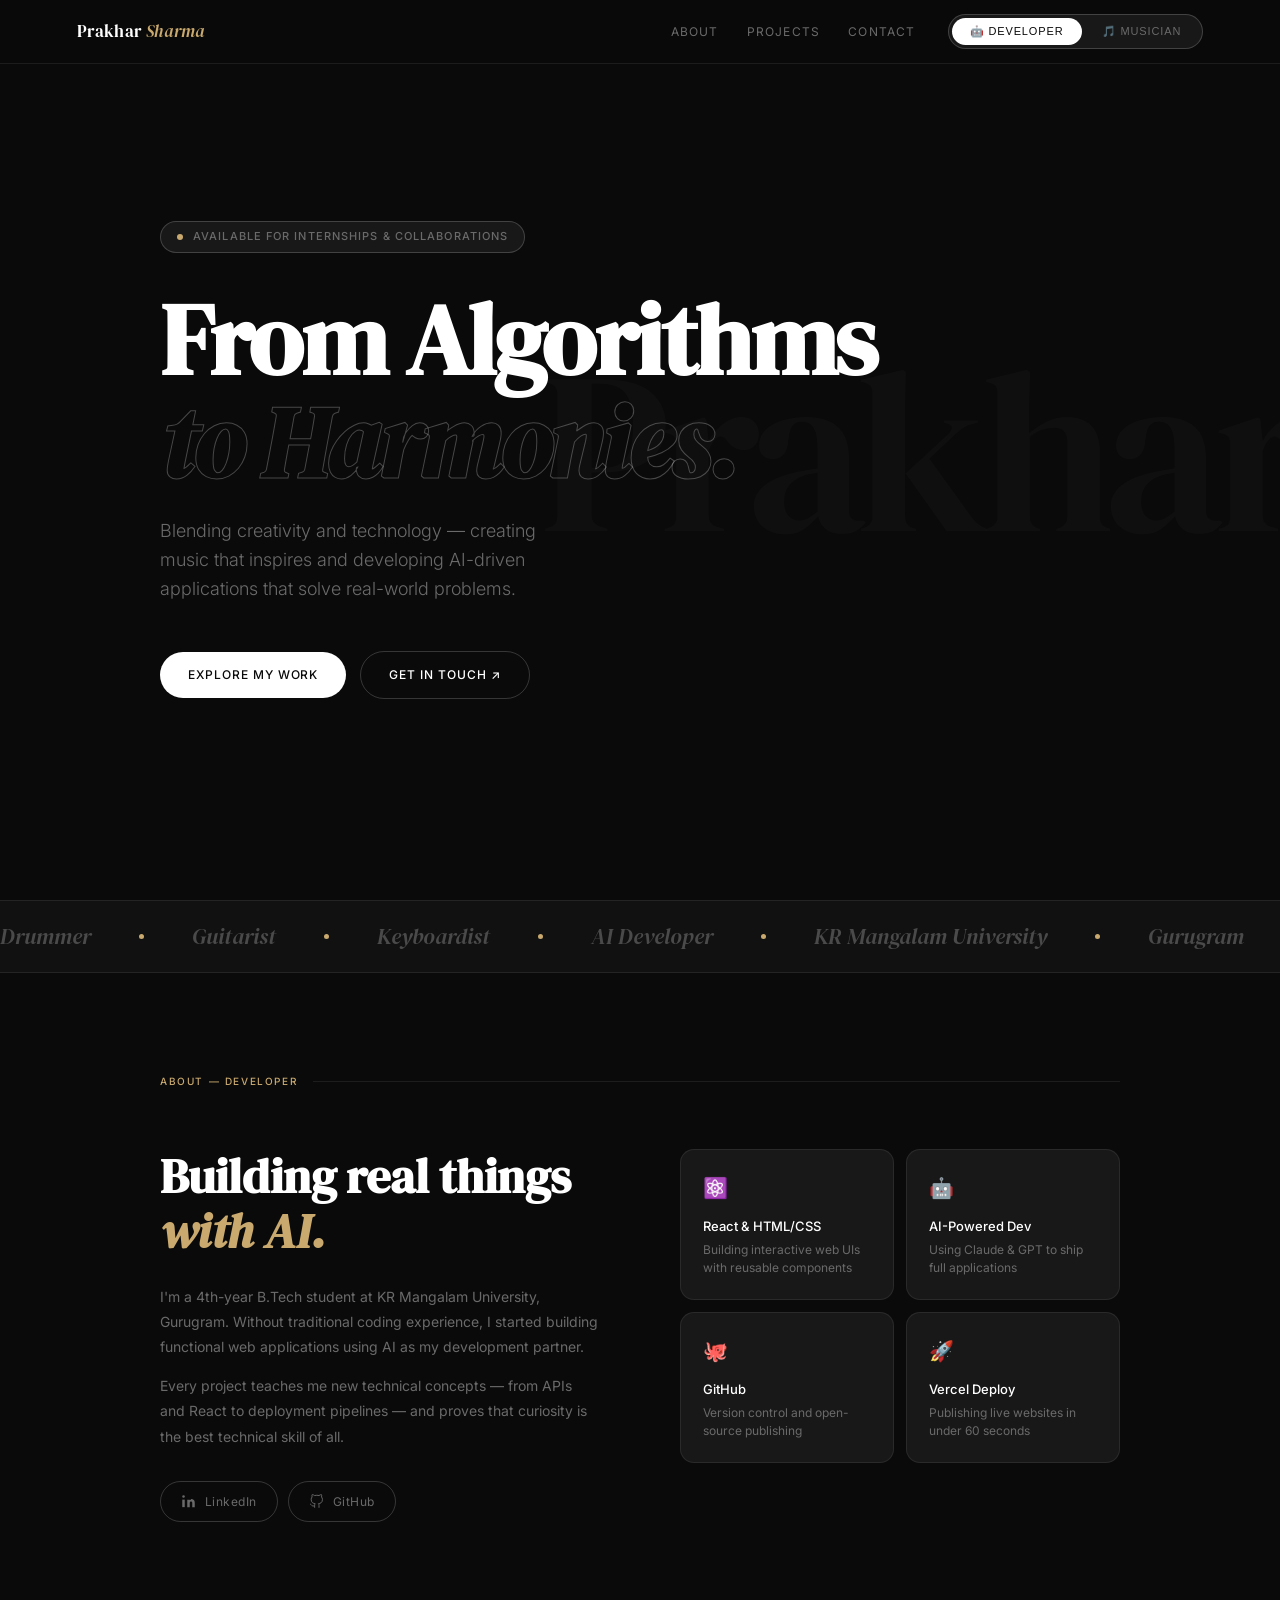
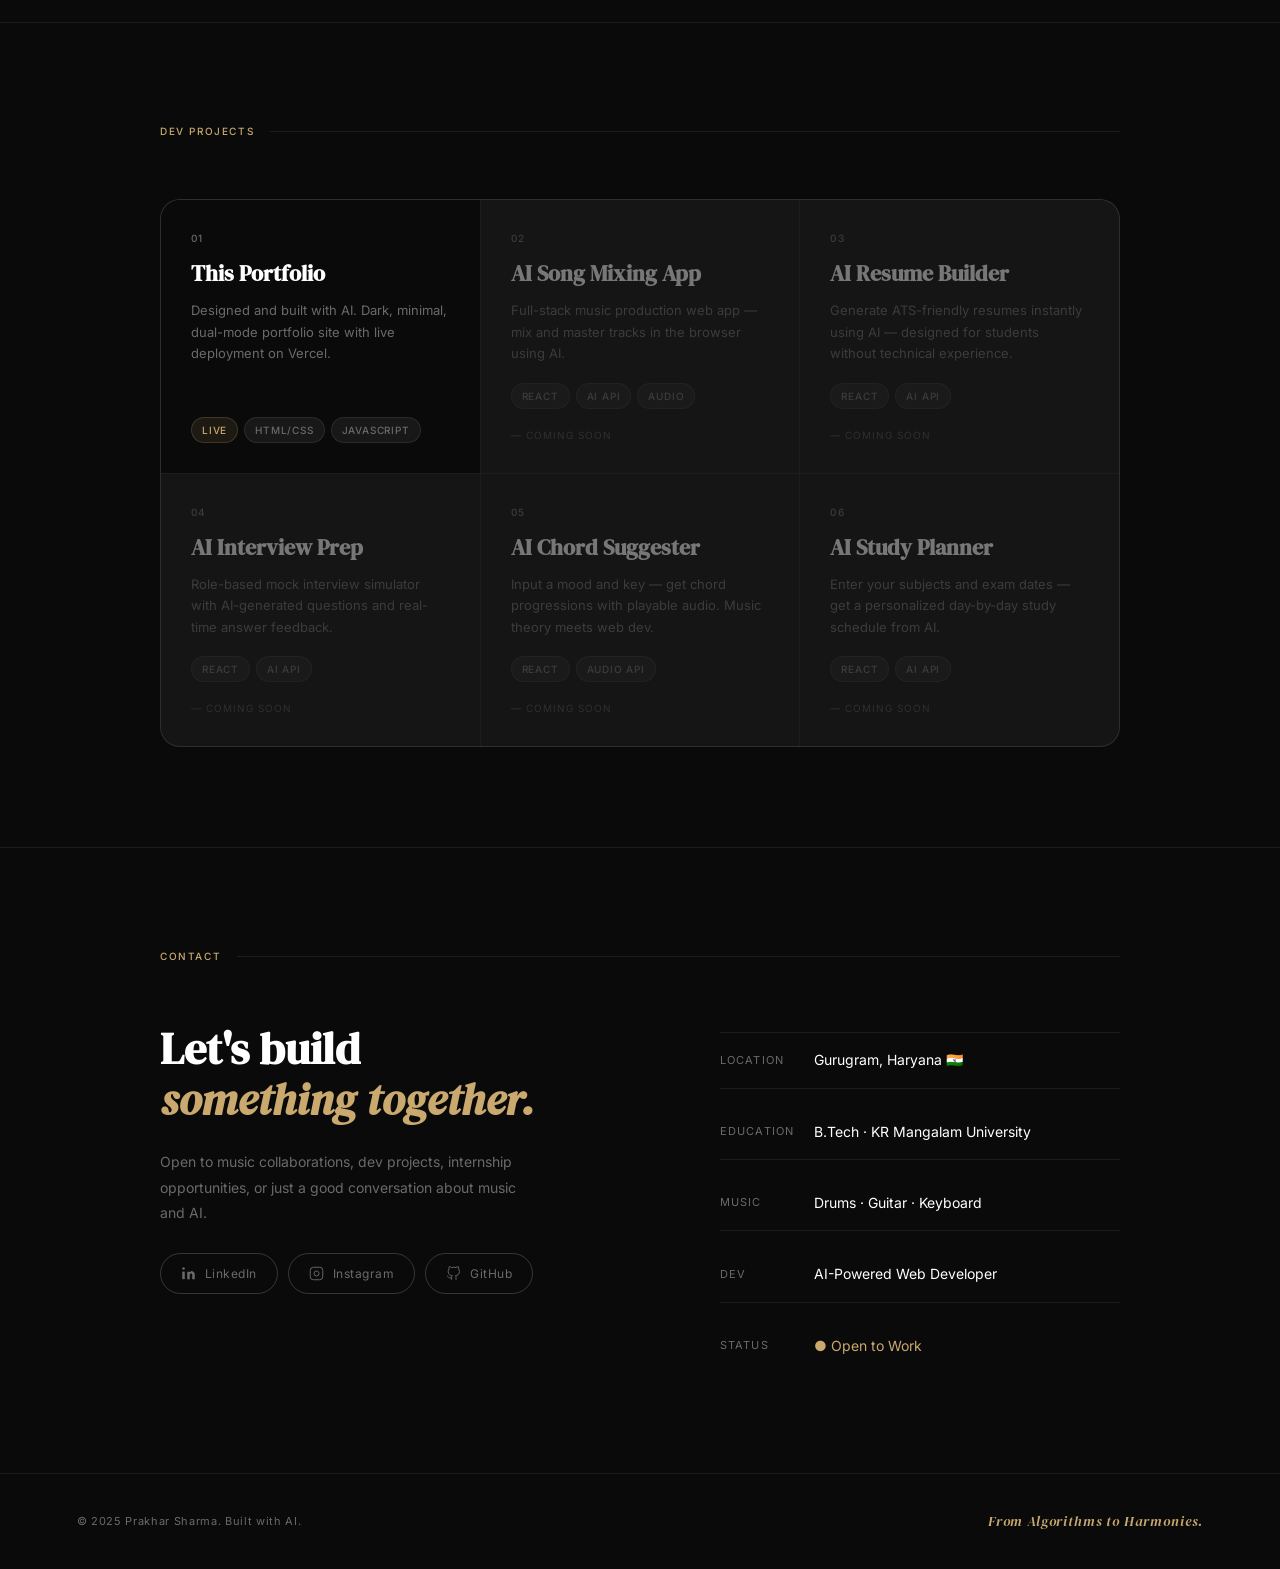
==== index.html @ 688f1aea "Add files via upload" ====
<!DOCTYPE html>
<html lang="en">
<head>
<meta charset="UTF-8"/>
<meta name="viewport" content="width=device-width, initial-scale=1.0"/>
<title>Prakhar Sharma — From Algorithms to Harmonies</title>
<link href="https://fonts.googleapis.com/css2?family=Inter:wght@300;400;500;600&family=DM+Serif+Display:ital@0;1&display=swap" rel="stylesheet"/>
<style>
*,*::before,*::after{box-sizing:border-box;margin:0;padding:0}

:root{
  --bg:#0a0a0a;
  --bg2:#111111;
  --bg3:#181818;
  --border:rgba(255,255,255,0.08);
  --border-bright:rgba(255,255,255,0.18);
  --white:#ffffff;
  --off:#e8e6e0;
  --muted:#6a6a6a;
  --muted2:#4a4a4a;
  --gold:#c9a96e;
  --gold-dim:#8a7048;
  --transition:0.35s cubic-bezier(0.4,0,0.2,1);
}

html{scroll-behavior:smooth}
body{font-family:'Inter',sans-serif;background:var(--bg);color:var(--white);font-size:16px;line-height:1.6;-webkit-font-smoothing:antialiased;overflow-x:hidden}

/* SCROLLBAR */
::-webkit-scrollbar{width:4px}
::-webkit-scrollbar-track{background:var(--bg)}
::-webkit-scrollbar-thumb{background:var(--muted2);border-radius:2px}

/* NAV */
nav{
  position:fixed;top:0;left:0;right:0;z-index:100;
  display:flex;align-items:center;justify-content:space-between;
  padding:0 6%;height:64px;
  border-bottom:0.5px solid var(--border);
  background:rgba(10,10,10,0.85);
  backdrop-filter:blur(20px);
}
.nav-logo{
  font-family:'DM Serif Display',serif;
  font-size:17px;color:var(--white);
  text-decoration:none;letter-spacing:0.01em;
}
.nav-logo span{color:var(--gold);font-style:italic}
.nav-right{display:flex;align-items:center;gap:32px}
.nav-links{display:flex;gap:28px}
.nav-links a{
  font-size:12px;font-weight:400;letter-spacing:0.1em;
  text-transform:uppercase;color:var(--muted);
  text-decoration:none;transition:color var(--transition);
}
.nav-links a:hover{color:var(--white)}
.mode-toggle{
  display:flex;gap:2px;
  background:var(--bg3);
  border:0.5px solid var(--border-bright);
  border-radius:100px;padding:3px;
}
.mode-toggle button{
  font-size:11px;font-weight:500;letter-spacing:0.08em;
  text-transform:uppercase;border:none;
  background:transparent;color:var(--muted);
  padding:7px 18px;border-radius:100px;
  cursor:pointer;transition:all var(--transition);
}
.mode-toggle button.active{
  background:var(--white);color:#0a0a0a;
}

/* HERO */
#hero{
  min-height:100vh;display:flex;align-items:center;
  padding:80px 6% 60px;position:relative;overflow:hidden;
}
.hero-bg-text{
  position:absolute;right:-2%;top:50%;transform:translateY(-50%);
  font-family:'DM Serif Display',serif;
  font-size:clamp(100px,18vw,240px);
  color:rgba(255,255,255,0.025);
  line-height:1;pointer-events:none;
  letter-spacing:-0.04em;white-space:nowrap;
  user-select:none;
}
.hero-inner{max-width:960px;margin:0 auto;width:100%;position:relative}
.hero-pill{
  display:inline-flex;align-items:center;gap:10px;
  background:var(--bg3);border:0.5px solid var(--border-bright);
  border-radius:100px;padding:6px 16px;margin-bottom:36px;
}
.hero-pill-dot{
  width:6px;height:6px;border-radius:50%;
  background:var(--gold);animation:pulse 2s ease-in-out infinite;
}
@keyframes pulse{0%,100%{opacity:1;transform:scale(1)}50%{opacity:0.5;transform:scale(0.8)}}
.hero-pill span{font-size:11px;font-weight:500;letter-spacing:0.10em;text-transform:uppercase;color:var(--muted)}

.hero-h1{
  font-family:'DM Serif Display',serif;
  font-size:clamp(52px,9vw,100px);
  line-height:1.02;letter-spacing:-0.025em;
  color:var(--white);margin-bottom:8px;
}
.hero-h1 .line2{
  color:transparent;
  -webkit-text-stroke:1px rgba(255,255,255,0.25);
  font-style:italic;
}
.hero-tagline{
  font-size:clamp(14px,1.6vw,18px);font-weight:300;
  color:var(--muted);max-width:420px;
  line-height:1.6;margin-bottom:48px;margin-top:24px;
}
.hero-tagline strong{color:var(--gold);font-weight:400}
.hero-cta{display:flex;gap:14px;flex-wrap:wrap;align-items:center}
.btn{
  display:inline-flex;align-items:center;gap:8px;
  font-size:12px;font-weight:500;letter-spacing:0.08em;
  text-transform:uppercase;text-decoration:none;
  padding:13px 28px;border-radius:100px;
  cursor:pointer;border:none;transition:all var(--transition);
}
.btn-white{background:var(--white);color:#0a0a0a}
.btn-white:hover{background:var(--off);transform:translateY(-1px)}
.btn-ghost{
  background:transparent;color:var(--white);
  border:0.5px solid var(--border-bright);
}
.btn-ghost:hover{border-color:rgba(255,255,255,0.45);background:rgba(255,255,255,0.04)}



/* PANELS */
.panel{display:none}
.panel.active{display:block}

/* SECTIONS */
section{padding:100px 6%}
.section-inner{max-width:960px;margin:0 auto}
.section-label{
  display:flex;align-items:center;gap:16px;
  margin-bottom:60px;
}
.section-label-text{
  font-size:10px;font-weight:500;letter-spacing:0.16em;
  text-transform:uppercase;color:var(--gold);
  white-space:nowrap;
}
.section-label-line{flex:1;height:0.5px;background:var(--border)}

/* ABOUT GRID */
.about-grid{display:grid;grid-template-columns:1fr 1fr;gap:80px;align-items:start}
@media(max-width:700px){.about-grid{grid-template-columns:1fr;gap:40px}}
.about-heading{
  font-family:'DM Serif Display',serif;
  font-size:clamp(30px,4vw,48px);
  line-height:1.15;color:var(--white);margin-bottom:24px;
}
.about-heading em{font-style:italic;color:var(--gold)}
.about-body{font-size:14px;color:var(--muted);line-height:1.8}
.about-body p+p{margin-top:14px}

/* INSTRUMENT TABLE */
.inst-table{
  border:0.5px solid var(--border);
  border-radius:16px;overflow:hidden;
}
.inst-row{
  display:flex;align-items:center;justify-content:space-between;
  padding:18px 22px;
  border-bottom:0.5px solid var(--border);
  transition:background var(--transition);
  cursor:default;
}
.inst-row:last-child{border-bottom:none}
.inst-row:hover{background:var(--bg3)}
.inst-left{display:flex;align-items:center;gap:14px}
.inst-icon{
  width:36px;height:36px;border-radius:10px;
  background:var(--bg3);border:0.5px solid var(--border-bright);
  display:flex;align-items:center;justify-content:center;
  font-size:17px;
}
.inst-name{font-size:14px;font-weight:500;color:var(--white)}
.inst-tag{
  font-size:10px;font-weight:500;letter-spacing:0.10em;
  text-transform:uppercase;color:var(--gold);
  background:rgba(201,169,110,0.1);
  border:0.5px solid rgba(201,169,110,0.2);
  padding:4px 12px;border-radius:100px;
}

/* SOCIAL LINKS */
.social-row{display:flex;flex-wrap:wrap;gap:10px;margin-top:32px}
.social-link{
  display:inline-flex;align-items:center;gap:9px;
  padding:10px 20px;
  border:0.5px solid var(--border-bright);
  border-radius:100px;
  font-size:12px;font-weight:400;
  color:var(--muted);text-decoration:none;
  letter-spacing:0.04em;
  transition:all var(--transition);
}
.social-link:hover{border-color:rgba(255,255,255,0.4);color:var(--white)}
.social-link svg{width:15px;height:15px;flex-shrink:0}

/* PROJECT GRID */
.projects-grid{display:grid;grid-template-columns:repeat(auto-fit,minmax(260px,1fr));gap:1px;background:var(--border);border:0.5px solid var(--border);border-radius:20px;overflow:hidden}
.project-card{
  background:var(--bg);
  padding:30px;display:flex;flex-direction:column;gap:14px;
  text-decoration:none;
  transition:background var(--transition);
  position:relative;
}
.project-card:hover{background:var(--bg3)}
.project-card.coming-soon{opacity:0.4;pointer-events:none}
.project-num{
  font-size:10px;font-weight:500;letter-spacing:0.14em;
  text-transform:uppercase;color:var(--muted);
}
.project-title{
  font-family:'DM Serif Display',serif;
  font-size:22px;line-height:1.2;color:var(--white);
}
.project-desc{font-size:13px;color:var(--muted);line-height:1.65;flex:1}
.project-tags{display:flex;flex-wrap:wrap;gap:6px;margin-top:4px}
.tag{
  font-size:10px;font-weight:500;letter-spacing:0.08em;
  text-transform:uppercase;padding:4px 10px;border-radius:100px;
  background:var(--bg3);color:var(--muted);
  border:0.5px solid var(--border);
}
.tag-gold{
  background:rgba(201,169,110,0.1);
  color:var(--gold);
  border-color:rgba(201,169,110,0.2);
}
.project-arrow{
  position:absolute;top:28px;right:28px;
  width:28px;height:28px;border-radius:50%;
  background:var(--bg3);border:0.5px solid var(--border-bright);
  display:flex;align-items:center;justify-content:center;
  opacity:0;transition:opacity var(--transition);
}
.project-card:hover .project-arrow{opacity:1}
.project-arrow svg{width:12px;height:12px;color:var(--white)}
.coming-badge{
  font-size:10px;letter-spacing:0.10em;text-transform:uppercase;
  color:var(--muted2);margin-top:4px;
}

/* SKILLS */
.skills-grid{display:grid;grid-template-columns:repeat(auto-fit,minmax(190px,1fr));gap:12px}
.skill-card{
  padding:22px;background:var(--bg3);
  border:0.5px solid var(--border);
  border-radius:14px;transition:border-color var(--transition);
}
.skill-card:hover{border-color:var(--border-bright)}
.skill-icon{font-size:20px;margin-bottom:12px}
.skill-name{font-size:13px;font-weight:500;color:var(--white);margin-bottom:4px}
.skill-desc{font-size:12px;color:var(--muted);line-height:1.5}

/* CONTACT */
.contact-grid{display:grid;grid-template-columns:1.2fr 1fr;gap:80px;align-items:start}
@media(max-width:700px){.contact-grid{grid-template-columns:1fr;gap:40px}}
.contact-meta{display:flex;flex-direction:column;gap:16px;margin-top:8px}
.meta-row{
  display:flex;align-items:center;gap:14px;
  padding:16px 0;border-bottom:0.5px solid var(--border);
}
.meta-row:first-child{border-top:0.5px solid var(--border)}
.meta-label{font-size:11px;letter-spacing:0.10em;text-transform:uppercase;color:var(--muted);width:80px;flex-shrink:0}
.meta-val{font-size:14px;color:var(--white)}

/* MARQUEE */
.marquee-wrap{
  overflow:hidden;border-top:0.5px solid var(--border);
  border-bottom:0.5px solid var(--border);
  padding:18px 0;margin:0;background:var(--bg2);
}
.marquee-track{
  display:flex;gap:48px;width:max-content;
  animation:marquee 18s linear infinite;
}
@keyframes marquee{from{transform:translateX(0)}to{transform:translateX(-50%)}}
.marquee-item{
  font-family:'DM Serif Display',serif;font-style:italic;
  font-size:22px;color:var(--muted2);white-space:nowrap;
  display:flex;align-items:center;gap:48px;
}
.marquee-dot{width:5px;height:5px;border-radius:50%;background:var(--gold)}

/* FOOTER */
footer{
  padding:36px 6%;
  border-top:0.5px solid var(--border);
  display:flex;align-items:center;justify-content:space-between;
  flex-wrap:wrap;gap:12px;
}
footer p{font-size:11px;color:var(--muted);letter-spacing:0.06em}
footer .footer-logo{
  font-family:'DM Serif Display',serif;font-style:italic;
  color:var(--gold);font-size:14px;
}

/* GALLERY */
.gallery-grid{
  display:grid;
  grid-template-columns:repeat(3,1fr);
  grid-template-rows:240px 240px;
  gap:8px;
  border-radius:20px;overflow:hidden;
}
.gallery-item{
  position:relative;overflow:hidden;
  cursor:pointer;background:var(--bg3);
}
.gallery-item img{
  width:100%;height:100%;
  object-fit:cover;display:block;
  transition:transform 0.6s cubic-bezier(0.4,0,0.2,1);
  filter:brightness(0.85);
}
.gallery-item:hover img{transform:scale(1.06);filter:brightness(1)}
.gallery-tall{grid-row:span 2}
.gallery-wide{grid-column:span 2}
.gallery-overlay{
  position:absolute;bottom:0;left:0;right:0;
  padding:16px 18px;
  background:linear-gradient(transparent,rgba(0,0,0,0.7));
  opacity:0;transition:opacity var(--transition);
}
.gallery-item:hover .gallery-overlay{opacity:1}
.gallery-overlay span{
  font-size:11px;font-weight:500;letter-spacing:0.10em;
  text-transform:uppercase;color:rgba(255,255,255,0.8);
}
@media(max-width:700px){
  .gallery-grid{grid-template-columns:1fr 1fr;grid-template-rows:auto}
  .gallery-tall,.gallery-wide{grid-row:auto;grid-column:auto}
}

/* DIVIDER */
hr.divider{border:none;border-top:0.5px solid var(--border)}
</style>
</head>
<body>

<!-- NAV -->
<nav>
  <a class="nav-logo" href="#hero">Prakhar<span> Sharma</span></a>
  <div class="nav-right">
    <div class="nav-links">
      <a href="#about">About</a>
      <a href="#projects">Projects</a>
      <a href="#contact">Contact</a>
    </div>
    <div class="mode-toggle">
      <button class="active" id="btn-dev" onclick="switchMode('dev')">🤖 Developer</button>
      <button id="btn-music" onclick="switchMode('music')">🎵 Musician</button>
    </div>
  </div>
</nav>

<!-- HERO -->
<section id="hero">
  <div class="hero-bg-text">Prakhar</div>
  <div class="hero-inner">
    <div class="hero-pill">
      <div class="hero-pill-dot"></div>
      <span>Available for internships & collaborations</span>
    </div>
    <h1 class="hero-h1">
      From Algorithms<br>
      <span class="line2">to Harmonies.</span>
    </h1>
    <p class="hero-tagline">
      Blending creativity and technology — creating music that inspires and developing AI-driven applications that solve real-world problems.
    </p>
    <div class="hero-cta">
      <a href="#about" class="btn btn-white">Explore My Work</a>
      <a href="#contact" class="btn btn-ghost">Get in Touch ↗</a>
    </div>

  </div>
</section>

<!-- MARQUEE (always visible) -->
<div class="marquee-wrap">
  <div class="marquee-track">
    <div class="marquee-item">Drummer <span class="marquee-dot"></span></div>
    <div class="marquee-item">Guitarist <span class="marquee-dot"></span></div>
    <div class="marquee-item">Keyboardist <span class="marquee-dot"></span></div>
    <div class="marquee-item">AI Developer <span class="marquee-dot"></span></div>
    <div class="marquee-item">KR Mangalam University <span class="marquee-dot"></span></div>
    <div class="marquee-item">Gurugram <span class="marquee-dot"></span></div>
    <div class="marquee-item">Drummer <span class="marquee-dot"></span></div>
    <div class="marquee-item">Guitarist <span class="marquee-dot"></span></div>
    <div class="marquee-item">Keyboardist <span class="marquee-dot"></span></div>
    <div class="marquee-item">AI Developer <span class="marquee-dot"></span></div>
    <div class="marquee-item">KR Mangalam University <span class="marquee-dot"></span></div>
    <div class="marquee-item">Gurugram <span class="marquee-dot"></span></div>
  </div>
</div>

<!-- ======== MUSIC PANEL ======== -->
<div id="panel-music" class="panel">

  <section id="about">
    <div class="section-inner">
      <div class="section-label">
        <span class="section-label-text">About — Music</span>
        <div class="section-label-line"></div>
      </div>
      <div class="about-grid">
        <div>
          <h2 class="about-heading">Music is my<br><em>first language.</em></h2>
          <div class="about-body">
            <p>I'm Prakhar — a multi-instrumentalist from Gurugram with a deep passion for rhythm, melody, and sound. I play drums, guitar, and keyboard at a professional level, exploring everything from rock to fusion.</p>
            <p>Music taught me how to listen carefully, think creatively, and build something compelling from scratch — skills I now bring into everything I do, including building with AI.</p>
          </div>
          <div class="social-row">
            <a class="social-link" href="https://www.instagram.com/prakhar_music/" target="_blank">
              <svg viewBox="0 0 24 24" fill="none" stroke="currentColor" stroke-width="1.5"><rect x="2" y="2" width="20" height="20" rx="5"/><path d="M16 11.37A4 4 0 1 1 12.63 8 4 4 0 0 1 16 11.37z"/><line x1="17.5" y1="6.5" x2="17.51" y2="6.5"/></svg>
              @prakhar_music
            </a>
          </div>
        </div>
        <div class="inst-table">
          <div class="inst-row">
            <div class="inst-left">
              <div class="inst-icon">🥁</div>
              <span class="inst-name">Drums</span>
            </div>
            <span class="inst-tag">Primary</span>
          </div>
          <div class="inst-row">
            <div class="inst-left">
              <div class="inst-icon">🎸</div>
              <span class="inst-name">Guitar</span>
            </div>
            <span class="inst-tag">Professional</span>
          </div>
          <div class="inst-row">
            <div class="inst-left">
              <div class="inst-icon">🎹</div>
              <span class="inst-name">Keyboard</span>
            </div>
            <span class="inst-tag">Professional</span>
          </div>
          <div class="inst-row">
            <div class="inst-left">
              <div class="inst-icon">🎛️</div>
              <span class="inst-name">Song Mixing</span>
            </div>
            <span class="inst-tag">Producing</span>
          </div>
        </div>
      </div>
    </div>
  </section>

  <hr class="divider">

  <section id="gallery">
    <div class="section-inner">
      <div class="section-label">
        <span class="section-label-text">On Stage</span>
        <div class="section-label-line"></div>
      </div>
      <div class="gallery-grid">
        <div class="gallery-item gallery-tall">
          <img src="[data-uri]" alt="Prakhar on drums at a live event" loading="lazy"/>
          <div class="gallery-overlay"><span>Live Performance</span></div>
        </div>
        <div class="gallery-item">
          <img src="[data-uri]" alt="Prakhar playing drums with brushes" loading="lazy"/>
          <div class="gallery-overlay"><span>In the Zone</span></div>
        </div>
        <div class="gallery-item">
          <img src="[data-uri]" alt="Prakhar performing on stage" loading="lazy"/>
          <div class="gallery-overlay"><span>Live Gig</span></div>
        </div>
        <div class="gallery-item gallery-wide">
          <img src="[data-uri]" alt="Prakhar drumming side view" loading="lazy"/>
          <div class="gallery-overlay"><span>August 24 Show</span></div>
        </div>
        <div class="gallery-item">
          <img src="[data-uri]" alt="Prakhar playing guitar in black and white" loading="lazy"/>
          <div class="gallery-overlay"><span>Guitar</span></div>
        </div>
        <div class="gallery-item">
          <img src="[data-uri]" alt="Prakhar drumming outdoor show" loading="lazy"/>
          <div class="gallery-overlay"><span>Outdoor Stage</span></div>
        </div>
      </div>
    </div>
  </section>

  <hr class="divider">

  <section id="projects">
    <div class="section-inner">
      <div class="section-label">
        <span class="section-label-text">Music Projects</span>
        <div class="section-label-line"></div>
      </div>
      <div class="projects-grid">
        <div class="project-card coming-soon">
          <p class="project-num">01</p>
          <h3 class="project-title">AI Song Mixing Tool</h3>
          <p class="project-desc">An AI-powered web app to mix and master your tracks — inspired by Cryo-mix.com but built from scratch with a modern UI.</p>
          <div class="project-tags">
            <span class="tag tag-gold">AI</span>
            <span class="tag">Music</span>
            <span class="tag">Web App</span>
          </div>
          <p class="coming-badge">— Coming Soon</p>
        </div>
        <div class="project-card coming-soon">
          <p class="project-num">02</p>
          <h3 class="project-title">AI Chord Suggester</h3>
          <p class="project-desc">Input a mood, key and scale — get beautiful chord progressions with playable audio previews instantly.</p>
          <div class="project-tags">
            <span class="tag tag-gold">AI</span>
            <span class="tag">Music Theory</span>
          </div>
          <p class="coming-badge">— Coming Soon</p>
        </div>
        <div class="project-card coming-soon">
          <p class="project-num">03</p>
          <h3 class="project-title">AI Lyrics Generator</h3>
          <p class="project-desc">Generate structured song lyrics by genre, mood and theme — with verse/chorus controls and rhyme scheme options.</p>
          <div class="project-tags">
            <span class="tag tag-gold">AI</span>
            <span class="tag">Creative</span>
          </div>
          <p class="coming-badge">— Coming Soon</p>
        </div>
      </div>
    </div>
  </section>

</div><!-- /music panel -->

<!-- ======== DEV PANEL ======== -->
<div id="panel-dev" class="panel active">

  <section id="about">
    <div class="section-inner">
      <div class="section-label">
        <span class="section-label-text">About — Developer</span>
        <div class="section-label-line"></div>
      </div>
      <div class="about-grid">
        <div>
          <h2 class="about-heading">Building real things<br><em>with AI.</em></h2>
          <div class="about-body">
            <p>I'm a 4th-year B.Tech student at KR Mangalam University, Gurugram. Without traditional coding experience, I started building functional web applications using AI as my development partner.</p>
            <p>Every project teaches me new technical concepts — from APIs and React to deployment pipelines — and proves that curiosity is the best technical skill of all.</p>
          </div>
          <div class="social-row">
            <a class="social-link" href="https://www.linkedin.com/in/prakhar-sharma-8758881a7/" target="_blank">
              <svg viewBox="0 0 24 24" fill="currentColor"><path d="M16 8a6 6 0 0 1 6 6v7h-4v-7a2 2 0 0 0-4 0v7h-4V9h4v1.765C13.396 9.485 14.689 9 16 9z"/><rect x="2" y="9" width="4" height="12"/><circle cx="4" cy="4" r="2"/></svg>
              LinkedIn
            </a>
            <a class="social-link" href="https://github.com/prakharsharma02" target="_blank">
              <svg viewBox="0 0 24 24" fill="none" stroke="currentColor" stroke-width="1.5"><path d="M9 19c-5 1.5-5-2.5-7-3m14 6v-3.87a3.37 3.37 0 0 0-.94-2.61c3.14-.35 6.44-1.54 6.44-7A5.44 5.44 0 0 0 20 4.77 5.07 5.07 0 0 0 19.91 1S18.73.65 16 2.48a13.38 13.38 0 0 0-7 0C6.27.65 5.09 1 5.09 1A5.07 5.07 0 0 0 5 4.77a5.44 5.44 0 0 0-1.5 3.78c0 5.42 3.3 6.61 6.44 7A3.37 3.37 0 0 0 9 18.13V22"/></svg>
              GitHub
            </a>
          </div>
        </div>
        <div class="skills-grid" style="align-content:start">
          <div class="skill-card">
            <div class="skill-icon">⚛️</div>
            <div class="skill-name">React & HTML/CSS</div>
            <div class="skill-desc">Building interactive web UIs with reusable components</div>
          </div>
          <div class="skill-card">
            <div class="skill-icon">🤖</div>
            <div class="skill-name">AI-Powered Dev</div>
            <div class="skill-desc">Using Claude & GPT to ship full applications</div>
          </div>
          <div class="skill-card">
            <div class="skill-icon">🐙</div>
            <div class="skill-name">GitHub</div>
            <div class="skill-desc">Version control and open-source publishing</div>
          </div>
          <div class="skill-card">
            <div class="skill-icon">🚀</div>
            <div class="skill-name">Vercel Deploy</div>
            <div class="skill-desc">Publishing live websites in under 60 seconds</div>
          </div>
        </div>
      </div>
    </div>
  </section>

  <hr class="divider">

  <section id="projects">
    <div class="section-inner">
      <div class="section-label">
        <span class="section-label-text">Dev Projects</span>
        <div class="section-label-line"></div>
      </div>
      <div class="projects-grid">
        <a class="project-card" href="#" target="_blank">
          <p class="project-num">01</p>
          <h3 class="project-title">This Portfolio</h3>
          <p class="project-desc">Designed and built with AI. Dark, minimal, dual-mode portfolio site with live deployment on Vercel.</p>
          <div class="project-tags">
            <span class="tag tag-gold">Live</span>
            <span class="tag">HTML/CSS</span>
            <span class="tag">JavaScript</span>
          </div>
          <div class="project-arrow">
            <svg viewBox="0 0 12 12" fill="none" stroke="currentColor" stroke-width="1.5"><path d="M2 10L10 2M10 2H4M10 2v6"/></svg>
          </div>
        </a>
        <div class="project-card coming-soon">
          <p class="project-num">02</p>
          <h3 class="project-title">AI Song Mixing App</h3>
          <p class="project-desc">Full-stack music production web app — mix and master tracks in the browser using AI.</p>
          <div class="project-tags">
            <span class="tag">React</span><span class="tag">AI API</span><span class="tag">Audio</span>
          </div>
          <p class="coming-badge">— Coming Soon</p>
        </div>
        <div class="project-card coming-soon">
          <p class="project-num">03</p>
          <h3 class="project-title">AI Resume Builder</h3>
          <p class="project-desc">Generate ATS-friendly resumes instantly using AI — designed for students without technical experience.</p>
          <div class="project-tags">
            <span class="tag">React</span><span class="tag">AI API</span>
          </div>
          <p class="coming-badge">— Coming Soon</p>
        </div>
        <div class="project-card coming-soon">
          <p class="project-num">04</p>
          <h3 class="project-title">AI Interview Prep</h3>
          <p class="project-desc">Role-based mock interview simulator with AI-generated questions and real-time answer feedback.</p>
          <div class="project-tags">
            <span class="tag">React</span><span class="tag">AI API</span>
          </div>
          <p class="coming-badge">— Coming Soon</p>
        </div>
        <div class="project-card coming-soon">
          <p class="project-num">05</p>
          <h3 class="project-title">AI Chord Suggester</h3>
          <p class="project-desc">Input a mood and key — get chord progressions with playable audio. Music theory meets web dev.</p>
          <div class="project-tags">
            <span class="tag">React</span><span class="tag">Audio API</span>
          </div>
          <p class="coming-badge">— Coming Soon</p>
        </div>
        <div class="project-card coming-soon">
          <p class="project-num">06</p>
          <h3 class="project-title">AI Study Planner</h3>
          <p class="project-desc">Enter your subjects and exam dates — get a personalized day-by-day study schedule from AI.</p>
          <div class="project-tags">
            <span class="tag">React</span><span class="tag">AI API</span>
          </div>
          <p class="coming-badge">— Coming Soon</p>
        </div>
      </div>
    </div>
  </section>

</div><!-- /dev panel -->

<hr class="divider">

<!-- CONTACT (always visible) -->
<section id="contact">
  <div class="section-inner">
    <div class="section-label">
      <span class="section-label-text">Contact</span>
      <div class="section-label-line"></div>
    </div>
    <div class="contact-grid">
      <div>
        <h2 class="about-heading" style="font-size:clamp(28px,3.5vw,44px)">Let's build<br><em>something together.</em></h2>
        <p class="about-body" style="margin-top:16px;max-width:380px">Open to music collaborations, dev projects, internship opportunities, or just a good conversation about music and AI.</p>
        <div class="social-row" style="margin-top:28px">
          <a class="social-link" href="https://www.linkedin.com/in/prakhar-sharma-8758881a7/" target="_blank">
            <svg viewBox="0 0 24 24" fill="currentColor"><path d="M16 8a6 6 0 0 1 6 6v7h-4v-7a2 2 0 0 0-4 0v7h-4V9h4v1.765C13.396 9.485 14.689 9 16 9z"/><rect x="2" y="9" width="4" height="12"/><circle cx="4" cy="4" r="2"/></svg>
            LinkedIn
          </a>
          <a class="social-link" href="https://www.instagram.com/prakhar_music/" target="_blank">
            <svg viewBox="0 0 24 24" fill="none" stroke="currentColor" stroke-width="1.5"><rect x="2" y="2" width="20" height="20" rx="5"/><path d="M16 11.37A4 4 0 1 1 12.63 8 4 4 0 0 1 16 11.37z"/><line x1="17.5" y1="6.5" x2="17.51" y2="6.5"/></svg>
            Instagram
          </a>
          <a class="social-link" href="https://github.com/prakharsharma02" target="_blank">
            <svg viewBox="0 0 24 24" fill="none" stroke="currentColor" stroke-width="1.5"><path d="M9 19c-5 1.5-5-2.5-7-3m14 6v-3.87a3.37 3.37 0 0 0-.94-2.61c3.14-.35 6.44-1.54 6.44-7A5.44 5.44 0 0 0 20 4.77 5.07 5.07 0 0 0 19.91 1S18.73.65 16 2.48a13.38 13.38 0 0 0-7 0C6.27.65 5.09 1 5.09 1A5.07 5.07 0 0 0 5 4.77a5.44 5.44 0 0 0-1.5 3.78c0 5.42 3.3 6.61 6.44 7A3.37 3.37 0 0 0 9 18.13V22"/></svg>
            GitHub
          </a>
        </div>
      </div>
      <div>
        <div class="contact-meta">
          <div class="meta-row">
            <span class="meta-label">Location</span>
            <span class="meta-val">Gurugram, Haryana 🇮🇳</span>
          </div>
          <div class="meta-row">
            <span class="meta-label">Education</span>
            <span class="meta-val">B.Tech · KR Mangalam University</span>
          </div>
          <div class="meta-row">
            <span class="meta-label">Music</span>
            <span class="meta-val">Drums · Guitar · Keyboard</span>
          </div>
          <div class="meta-row">
            <span class="meta-label">Dev</span>
            <span class="meta-val">AI-Powered Web Developer</span>
          </div>
          <div class="meta-row" style="border-bottom:none">
            <span class="meta-label">Status</span>
            <span class="meta-val" style="color:var(--gold)">● Open to Work</span>
          </div>
        </div>
      </div>
    </div>
  </div>
</section>

<footer>
  <p>© 2025 Prakhar Sharma. Built with AI.</p>
  <p class="footer-logo">From Algorithms to Harmonies.</p>
</footer>

<script>
function switchMode(mode){
  const music=document.getElementById('panel-music');
  const dev=document.getElementById('panel-dev');
  const bm=document.getElementById('btn-music');
  const bd=document.getElementById('btn-dev');
  if(mode==='music'){
    music.classList.add('active');dev.classList.remove('active');
    bm.classList.add('active');bd.classList.remove('active');
  } else {
    dev.classList.add('active');music.classList.remove('active');
    bd.classList.add('active');bm.classList.remove('active');
  }
  const divider=document.querySelector('hr.divider');
  if(divider) window.scrollTo({top:divider.offsetTop-80,behavior:'smooth'});
}

// Subtle parallax on hero bg text
window.addEventListener('scroll',()=>{
  const bg=document.querySelector('.hero-bg-text');
  if(bg) bg.style.transform=`translateY(calc(-50% + ${window.scrollY*0.15}px))`;
});
</script>
</body>
</html>
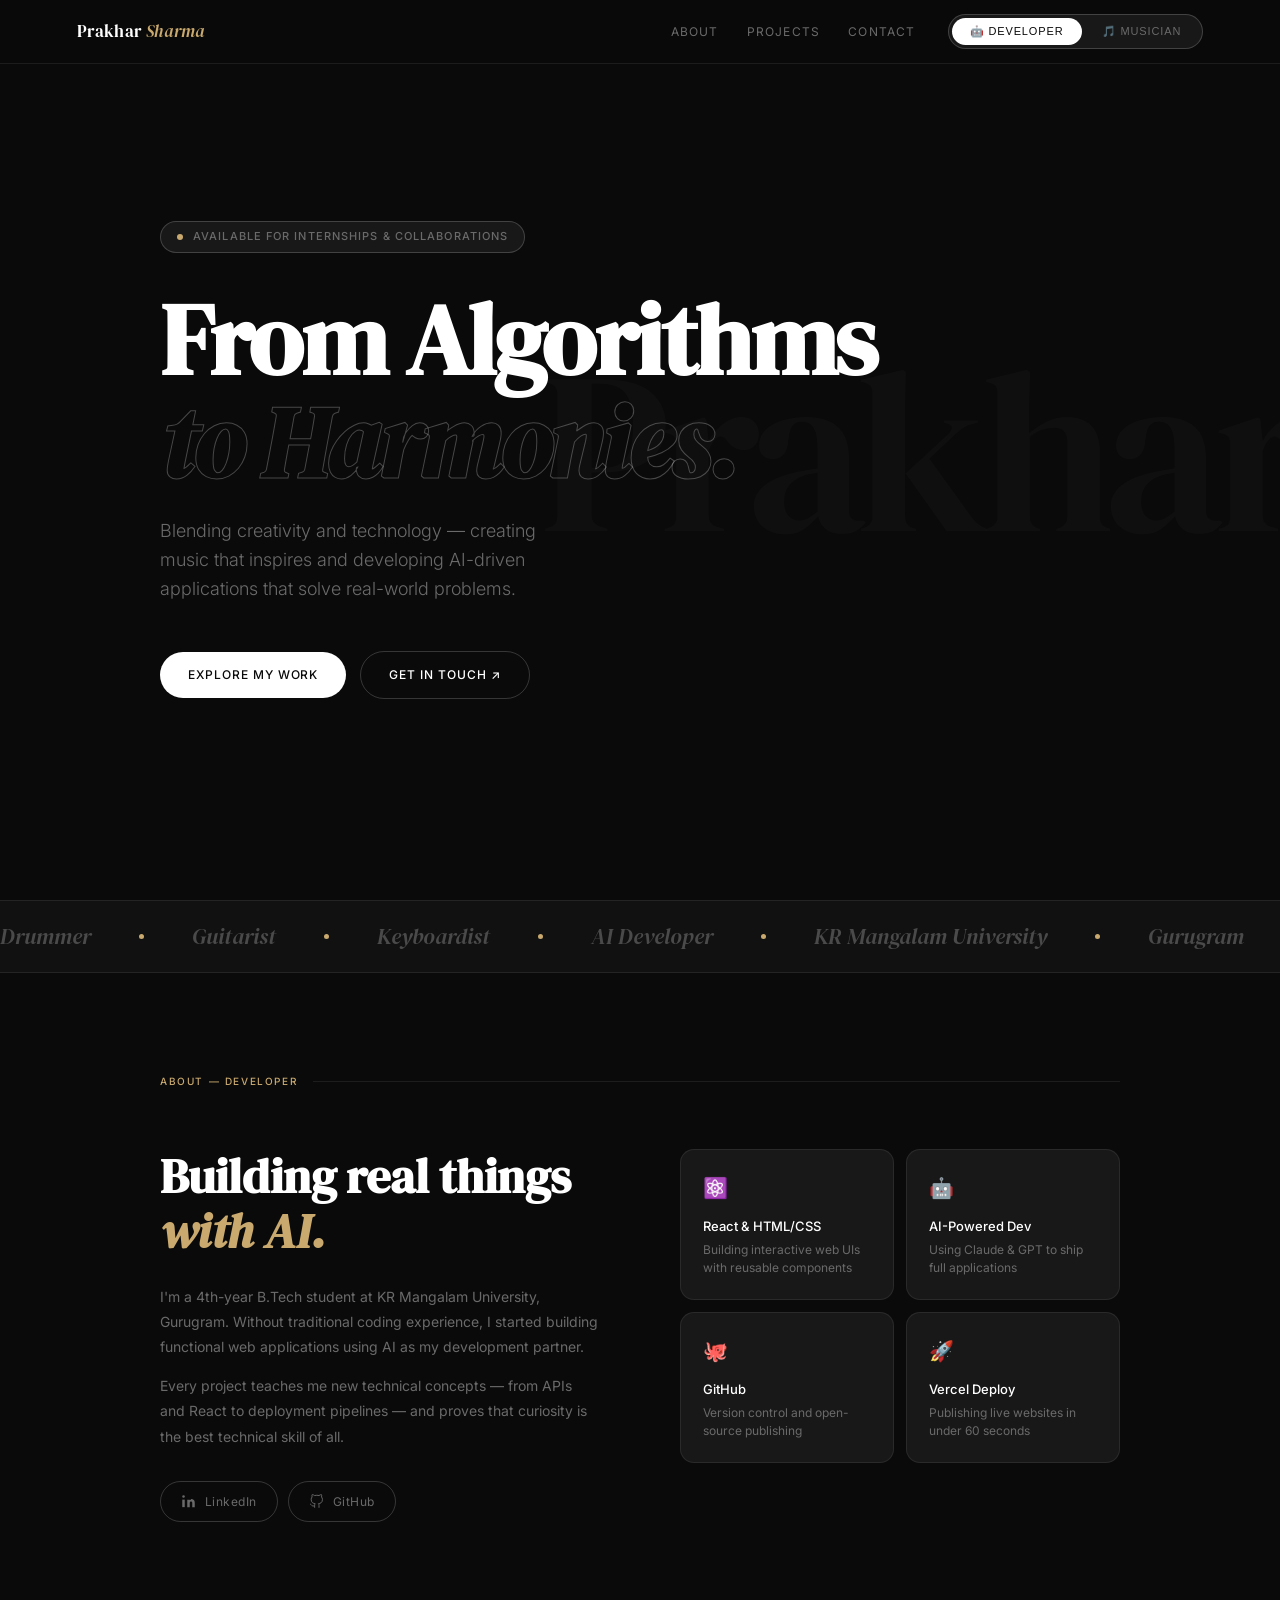
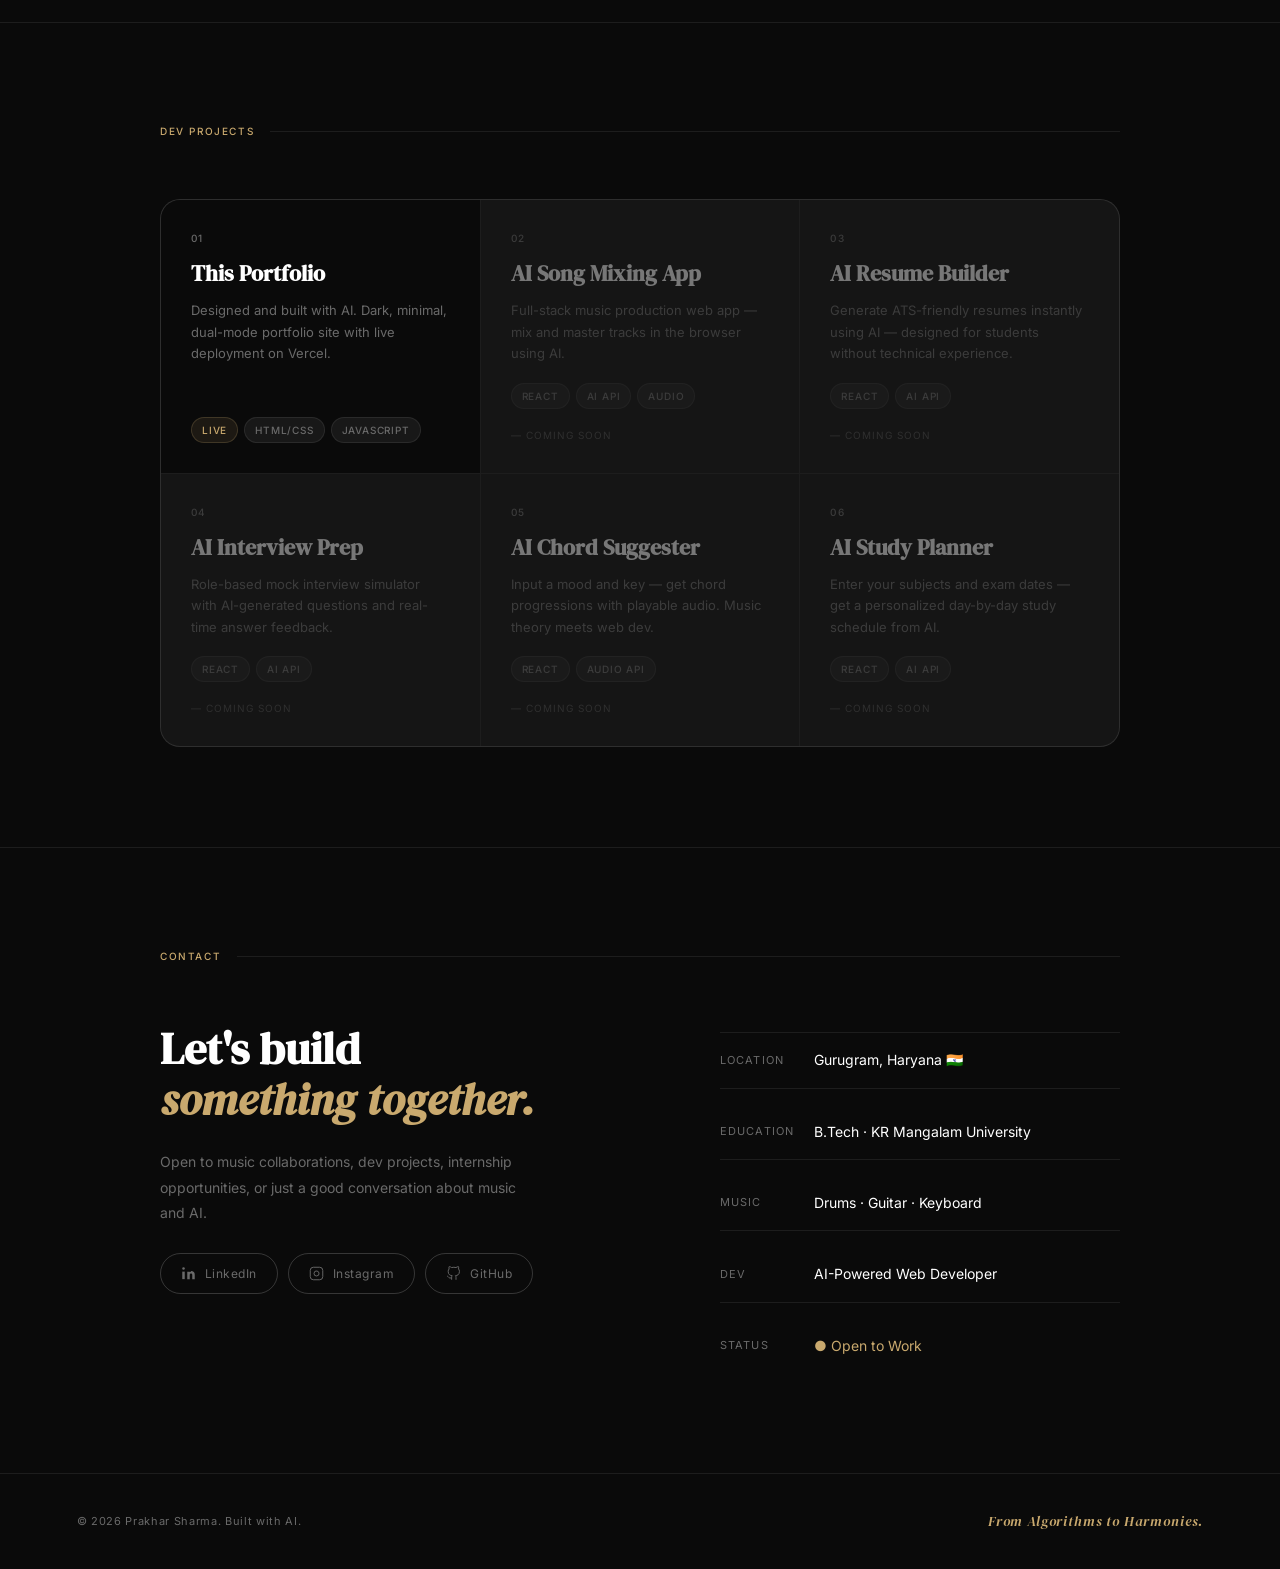
==== commit 6a5f5371: "Rename index .html to index.html" ====
--- a/index.html
+++ b/index.html
@@ -357,9 +357,10 @@
   <a class="nav-logo" href="#hero">Prakhar<span> Sharma</span></a>
   <div class="nav-right">
     <div class="nav-links">
-      <a href="#about">About</a>
-      <a href="#projects">Projects</a>
-      <a href="#contact">Contact</a>
+      <a id="nav-about-dev" onclick="scrollToAbout()" style="cursor:pointer">About</a>
+      <a id="nav-about-music" onclick="scrollToAbout()" style="display:none;cursor:pointer">About</a>
+      <a onclick="scrollToProjects()" style="cursor:pointer">Projects</a>
+      <a onclick="document.getElementById('contact').scrollIntoView({behavior:'smooth'})" style="cursor:pointer">Contact</a>
     </div>
     <div class="mode-toggle">
       <button class="active" id="btn-dev" onclick="switchMode('dev')">🤖 Developer</button>
@@ -384,8 +385,8 @@
       Blending creativity and technology — creating music that inspires and developing AI-driven applications that solve real-world problems.
     </p>
     <div class="hero-cta">
-      <a href="#about" class="btn btn-white">Explore My Work</a>
-      <a href="#contact" class="btn btn-ghost">Get in Touch ↗</a>
+      <a onclick="scrollToAbout()" class="btn btn-white" style="cursor:pointer">Explore My Work</a>
+      <a onclick="document.getElementById('contact').scrollIntoView({behavior:'smooth'})" class="btn btn-ghost" style="cursor:pointer">Get in Touch ↗</a>
     </div>
 
   </div>
@@ -732,22 +733,39 @@
 </section>
 
 <footer>
-  <p>© 2025 Prakhar Sharma. Built with AI.</p>
+  <p>© 2026 Prakhar Sharma. Built with AI.</p>
   <p class="footer-logo">From Algorithms to Harmonies.</p>
 </footer>
 
 <script>
+function scrollToAbout(){
+  const activePanel = document.querySelector('.panel.active');
+  const aboutSection = activePanel ? activePanel.querySelector('section') : null;
+  if(aboutSection) aboutSection.scrollIntoView({behavior:'smooth', block:'start'});
+}
+
+function scrollToProjects(){
+  const activePanel = document.querySelector('.panel.active');
+  const sections = activePanel ? activePanel.querySelectorAll('section') : [];
+  const projectSection = sections[sections.length - 1];
+  if(projectSection) projectSection.scrollIntoView({behavior:'smooth', block:'start'});
+}
+
 function switchMode(mode){
   const music=document.getElementById('panel-music');
   const dev=document.getElementById('panel-dev');
   const bm=document.getElementById('btn-music');
   const bd=document.getElementById('btn-dev');
+  const aboutDev=document.getElementById('nav-about-dev');
+  const aboutMusic=document.getElementById('nav-about-music');
   if(mode==='music'){
     music.classList.add('active');dev.classList.remove('active');
     bm.classList.add('active');bd.classList.remove('active');
+    aboutMusic.style.display='inline';aboutDev.style.display='none';
   } else {
     dev.classList.add('active');music.classList.remove('active');
     bd.classList.add('active');bm.classList.remove('active');
+    aboutDev.style.display='inline';aboutMusic.style.display='none';
   }
   const divider=document.querySelector('hr.divider');
   if(divider) window.scrollTo({top:divider.offsetTop-80,behavior:'smooth'});
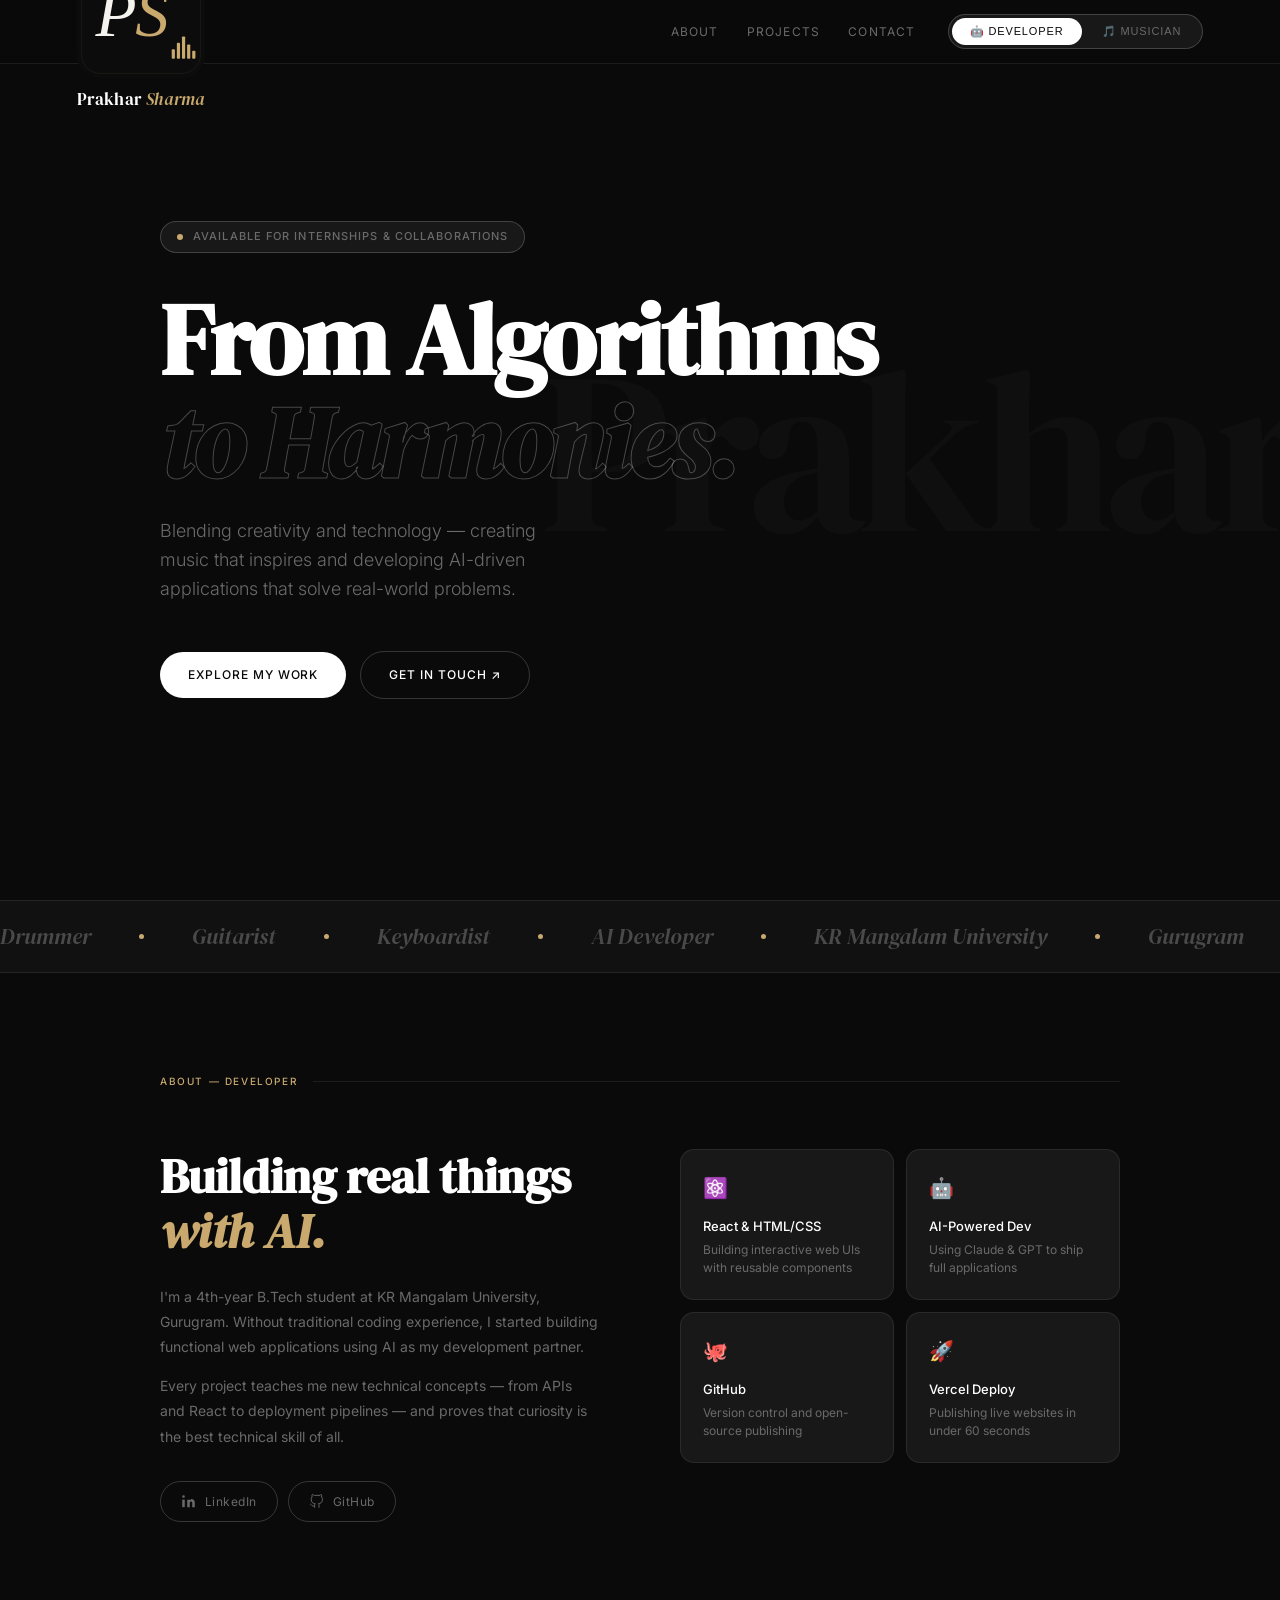
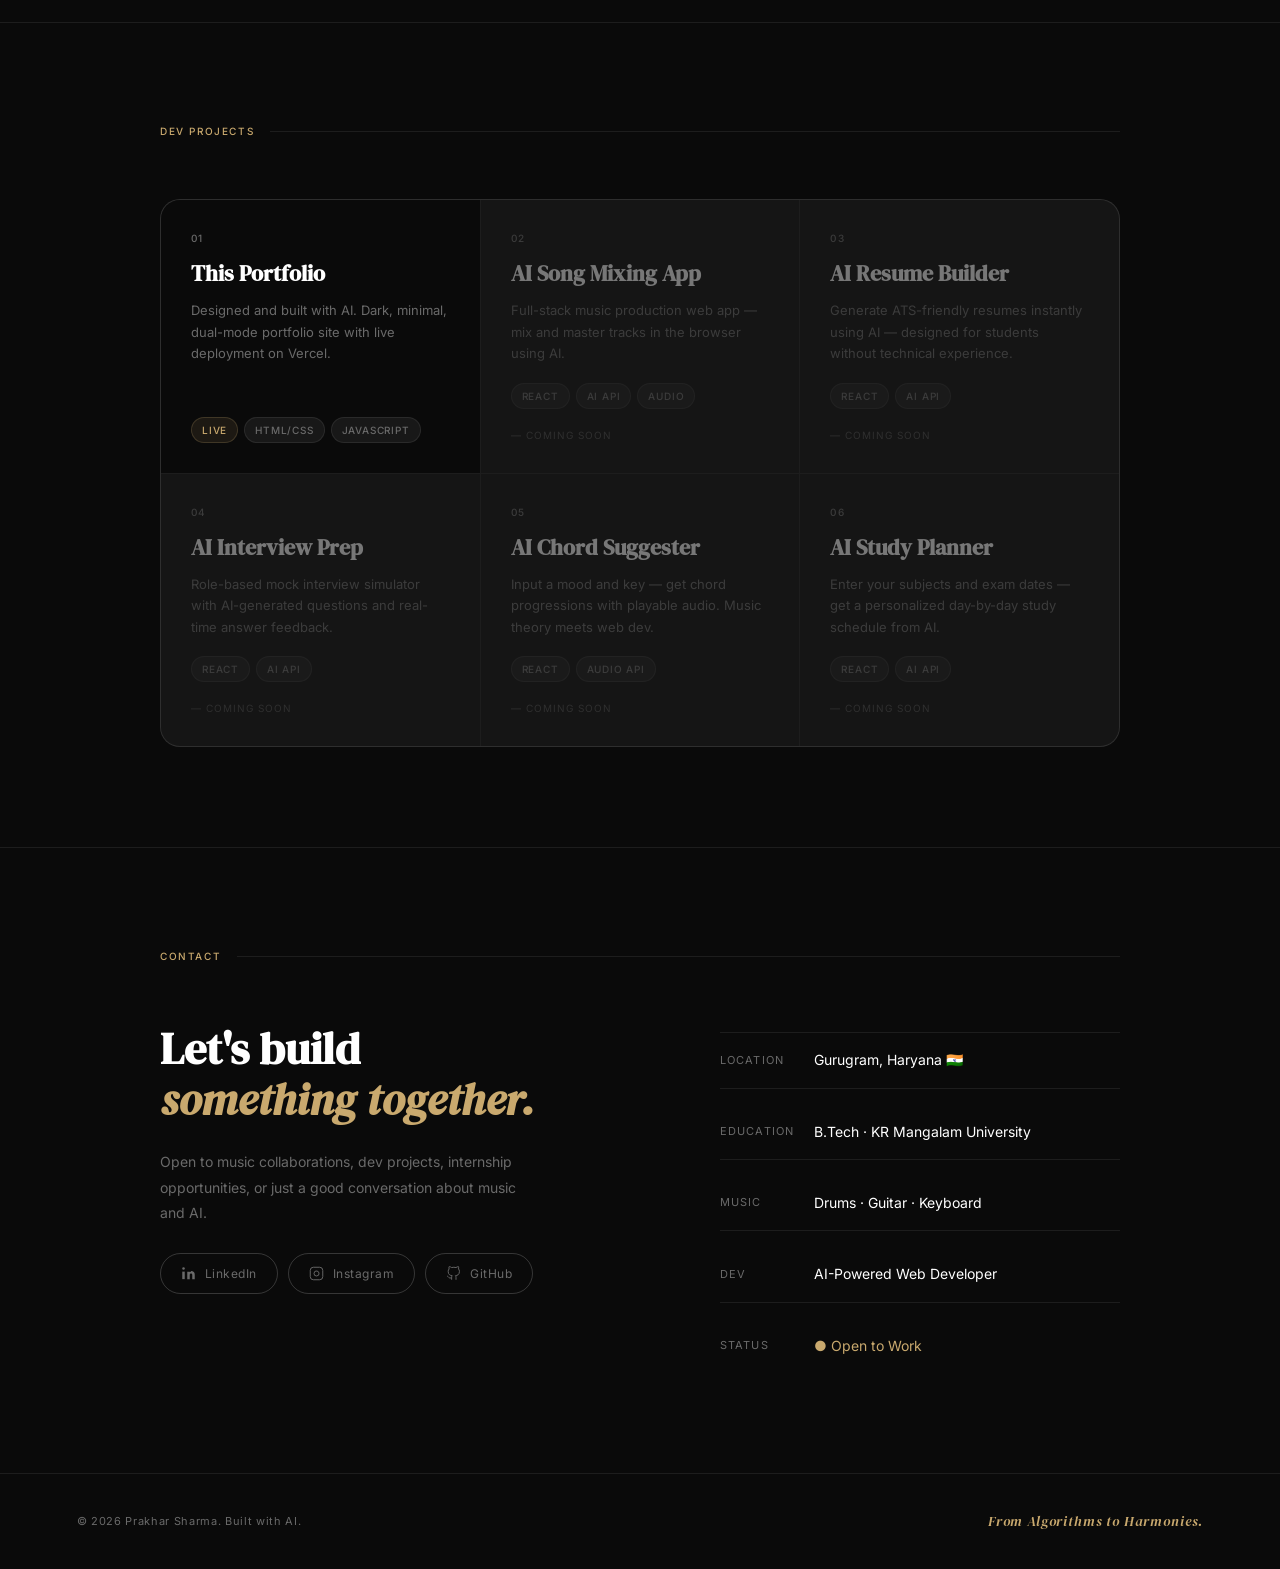
==== commit d4414d83: "Rename index (5).html to index.html" ====
--- a/index.html
+++ b/index.html
@@ -5,356 +5,14 @@
 <meta name="viewport" content="width=device-width, initial-scale=1.0"/>
 <title>Prakhar Sharma — From Algorithms to Harmonies</title>
 <link href="https://fonts.googleapis.com/css2?family=Inter:wght@300;400;500;600&family=DM+Serif+Display:ital@0;1&display=swap" rel="stylesheet"/>
-<style>
-*,*::before,*::after{box-sizing:border-box;margin:0;padding:0}
-
-:root{
-  --bg:#0a0a0a;
-  --bg2:#111111;
-  --bg3:#181818;
-  --border:rgba(255,255,255,0.08);
-  --border-bright:rgba(255,255,255,0.18);
-  --white:#ffffff;
-  --off:#e8e6e0;
-  --muted:#6a6a6a;
-  --muted2:#4a4a4a;
-  --gold:#c9a96e;
-  --gold-dim:#8a7048;
-  --transition:0.35s cubic-bezier(0.4,0,0.2,1);
-}
-
-html{scroll-behavior:smooth}
-body{font-family:'Inter',sans-serif;background:var(--bg);color:var(--white);font-size:16px;line-height:1.6;-webkit-font-smoothing:antialiased;overflow-x:hidden}
-
-/* SCROLLBAR */
-::-webkit-scrollbar{width:4px}
-::-webkit-scrollbar-track{background:var(--bg)}
-::-webkit-scrollbar-thumb{background:var(--muted2);border-radius:2px}
-
-/* NAV */
-nav{
-  position:fixed;top:0;left:0;right:0;z-index:100;
-  display:flex;align-items:center;justify-content:space-between;
-  padding:0 6%;height:64px;
-  border-bottom:0.5px solid var(--border);
-  background:rgba(10,10,10,0.85);
-  backdrop-filter:blur(20px);
-}
-.nav-logo{
-  font-family:'DM Serif Display',serif;
-  font-size:17px;color:var(--white);
-  text-decoration:none;letter-spacing:0.01em;
-}
-.nav-logo span{color:var(--gold);font-style:italic}
-.nav-right{display:flex;align-items:center;gap:32px}
-.nav-links{display:flex;gap:28px}
-.nav-links a{
-  font-size:12px;font-weight:400;letter-spacing:0.1em;
-  text-transform:uppercase;color:var(--muted);
-  text-decoration:none;transition:color var(--transition);
-}
-.nav-links a:hover{color:var(--white)}
-.mode-toggle{
-  display:flex;gap:2px;
-  background:var(--bg3);
-  border:0.5px solid var(--border-bright);
-  border-radius:100px;padding:3px;
-}
-.mode-toggle button{
-  font-size:11px;font-weight:500;letter-spacing:0.08em;
-  text-transform:uppercase;border:none;
-  background:transparent;color:var(--muted);
-  padding:7px 18px;border-radius:100px;
-  cursor:pointer;transition:all var(--transition);
-}
-.mode-toggle button.active{
-  background:var(--white);color:#0a0a0a;
-}
-
-/* HERO */
-#hero{
-  min-height:100vh;display:flex;align-items:center;
-  padding:80px 6% 60px;position:relative;overflow:hidden;
-}
-.hero-bg-text{
-  position:absolute;right:-2%;top:50%;transform:translateY(-50%);
-  font-family:'DM Serif Display',serif;
-  font-size:clamp(100px,18vw,240px);
-  color:rgba(255,255,255,0.025);
-  line-height:1;pointer-events:none;
-  letter-spacing:-0.04em;white-space:nowrap;
-  user-select:none;
-}
-.hero-inner{max-width:960px;margin:0 auto;width:100%;position:relative}
-.hero-pill{
-  display:inline-flex;align-items:center;gap:10px;
-  background:var(--bg3);border:0.5px solid var(--border-bright);
-  border-radius:100px;padding:6px 16px;margin-bottom:36px;
-}
-.hero-pill-dot{
-  width:6px;height:6px;border-radius:50%;
-  background:var(--gold);animation:pulse 2s ease-in-out infinite;
-}
-@keyframes pulse{0%,100%{opacity:1;transform:scale(1)}50%{opacity:0.5;transform:scale(0.8)}}
-.hero-pill span{font-size:11px;font-weight:500;letter-spacing:0.10em;text-transform:uppercase;color:var(--muted)}
-
-.hero-h1{
-  font-family:'DM Serif Display',serif;
-  font-size:clamp(52px,9vw,100px);
-  line-height:1.02;letter-spacing:-0.025em;
-  color:var(--white);margin-bottom:8px;
-}
-.hero-h1 .line2{
-  color:transparent;
-  -webkit-text-stroke:1px rgba(255,255,255,0.25);
-  font-style:italic;
-}
-.hero-tagline{
-  font-size:clamp(14px,1.6vw,18px);font-weight:300;
-  color:var(--muted);max-width:420px;
-  line-height:1.6;margin-bottom:48px;margin-top:24px;
-}
-.hero-tagline strong{color:var(--gold);font-weight:400}
-.hero-cta{display:flex;gap:14px;flex-wrap:wrap;align-items:center}
-.btn{
-  display:inline-flex;align-items:center;gap:8px;
-  font-size:12px;font-weight:500;letter-spacing:0.08em;
-  text-transform:uppercase;text-decoration:none;
-  padding:13px 28px;border-radius:100px;
-  cursor:pointer;border:none;transition:all var(--transition);
-}
-.btn-white{background:var(--white);color:#0a0a0a}
-.btn-white:hover{background:var(--off);transform:translateY(-1px)}
-.btn-ghost{
-  background:transparent;color:var(--white);
-  border:0.5px solid var(--border-bright);
-}
-.btn-ghost:hover{border-color:rgba(255,255,255,0.45);background:rgba(255,255,255,0.04)}
-
-
-
-/* PANELS */
-.panel{display:none}
-.panel.active{display:block}
-
-/* SECTIONS */
-section{padding:100px 6%}
-.section-inner{max-width:960px;margin:0 auto}
-.section-label{
-  display:flex;align-items:center;gap:16px;
-  margin-bottom:60px;
-}
-.section-label-text{
-  font-size:10px;font-weight:500;letter-spacing:0.16em;
-  text-transform:uppercase;color:var(--gold);
-  white-space:nowrap;
-}
-.section-label-line{flex:1;height:0.5px;background:var(--border)}
-
-/* ABOUT GRID */
-.about-grid{display:grid;grid-template-columns:1fr 1fr;gap:80px;align-items:start}
-@media(max-width:700px){.about-grid{grid-template-columns:1fr;gap:40px}}
-.about-heading{
-  font-family:'DM Serif Display',serif;
-  font-size:clamp(30px,4vw,48px);
-  line-height:1.15;color:var(--white);margin-bottom:24px;
-}
-.about-heading em{font-style:italic;color:var(--gold)}
-.about-body{font-size:14px;color:var(--muted);line-height:1.8}
-.about-body p+p{margin-top:14px}
-
-/* INSTRUMENT TABLE */
-.inst-table{
-  border:0.5px solid var(--border);
-  border-radius:16px;overflow:hidden;
-}
-.inst-row{
-  display:flex;align-items:center;justify-content:space-between;
-  padding:18px 22px;
-  border-bottom:0.5px solid var(--border);
-  transition:background var(--transition);
-  cursor:default;
-}
-.inst-row:last-child{border-bottom:none}
-.inst-row:hover{background:var(--bg3)}
-.inst-left{display:flex;align-items:center;gap:14px}
-.inst-icon{
-  width:36px;height:36px;border-radius:10px;
-  background:var(--bg3);border:0.5px solid var(--border-bright);
-  display:flex;align-items:center;justify-content:center;
-  font-size:17px;
-}
-.inst-name{font-size:14px;font-weight:500;color:var(--white)}
-.inst-tag{
-  font-size:10px;font-weight:500;letter-spacing:0.10em;
-  text-transform:uppercase;color:var(--gold);
-  background:rgba(201,169,110,0.1);
-  border:0.5px solid rgba(201,169,110,0.2);
-  padding:4px 12px;border-radius:100px;
-}
-
-/* SOCIAL LINKS */
-.social-row{display:flex;flex-wrap:wrap;gap:10px;margin-top:32px}
-.social-link{
-  display:inline-flex;align-items:center;gap:9px;
-  padding:10px 20px;
-  border:0.5px solid var(--border-bright);
-  border-radius:100px;
-  font-size:12px;font-weight:400;
-  color:var(--muted);text-decoration:none;
-  letter-spacing:0.04em;
-  transition:all var(--transition);
-}
-.social-link:hover{border-color:rgba(255,255,255,0.4);color:var(--white)}
-.social-link svg{width:15px;height:15px;flex-shrink:0}
-
-/* PROJECT GRID */
-.projects-grid{display:grid;grid-template-columns:repeat(auto-fit,minmax(260px,1fr));gap:1px;background:var(--border);border:0.5px solid var(--border);border-radius:20px;overflow:hidden}
-.project-card{
-  background:var(--bg);
-  padding:30px;display:flex;flex-direction:column;gap:14px;
-  text-decoration:none;
-  transition:background var(--transition);
-  position:relative;
-}
-.project-card:hover{background:var(--bg3)}
-.project-card.coming-soon{opacity:0.4;pointer-events:none}
-.project-num{
-  font-size:10px;font-weight:500;letter-spacing:0.14em;
-  text-transform:uppercase;color:var(--muted);
-}
-.project-title{
-  font-family:'DM Serif Display',serif;
-  font-size:22px;line-height:1.2;color:var(--white);
-}
-.project-desc{font-size:13px;color:var(--muted);line-height:1.65;flex:1}
-.project-tags{display:flex;flex-wrap:wrap;gap:6px;margin-top:4px}
-.tag{
-  font-size:10px;font-weight:500;letter-spacing:0.08em;
-  text-transform:uppercase;padding:4px 10px;border-radius:100px;
-  background:var(--bg3);color:var(--muted);
-  border:0.5px solid var(--border);
-}
-.tag-gold{
-  background:rgba(201,169,110,0.1);
-  color:var(--gold);
-  border-color:rgba(201,169,110,0.2);
-}
-.project-arrow{
-  position:absolute;top:28px;right:28px;
-  width:28px;height:28px;border-radius:50%;
-  background:var(--bg3);border:0.5px solid var(--border-bright);
-  display:flex;align-items:center;justify-content:center;
-  opacity:0;transition:opacity var(--transition);
-}
-.project-card:hover .project-arrow{opacity:1}
-.project-arrow svg{width:12px;height:12px;color:var(--white)}
-.coming-badge{
-  font-size:10px;letter-spacing:0.10em;text-transform:uppercase;
-  color:var(--muted2);margin-top:4px;
-}
-
-/* SKILLS */
-.skills-grid{display:grid;grid-template-columns:repeat(auto-fit,minmax(190px,1fr));gap:12px}
-.skill-card{
-  padding:22px;background:var(--bg3);
-  border:0.5px solid var(--border);
-  border-radius:14px;transition:border-color var(--transition);
-}
-.skill-card:hover{border-color:var(--border-bright)}
-.skill-icon{font-size:20px;margin-bottom:12px}
-.skill-name{font-size:13px;font-weight:500;color:var(--white);margin-bottom:4px}
-.skill-desc{font-size:12px;color:var(--muted);line-height:1.5}
-
-/* CONTACT */
-.contact-grid{display:grid;grid-template-columns:1.2fr 1fr;gap:80px;align-items:start}
-@media(max-width:700px){.contact-grid{grid-template-columns:1fr;gap:40px}}
-.contact-meta{display:flex;flex-direction:column;gap:16px;margin-top:8px}
-.meta-row{
-  display:flex;align-items:center;gap:14px;
-  padding:16px 0;border-bottom:0.5px solid var(--border);
-}
-.meta-row:first-child{border-top:0.5px solid var(--border)}
-.meta-label{font-size:11px;letter-spacing:0.10em;text-transform:uppercase;color:var(--muted);width:80px;flex-shrink:0}
-.meta-val{font-size:14px;color:var(--white)}
-
-/* MARQUEE */
-.marquee-wrap{
-  overflow:hidden;border-top:0.5px solid var(--border);
-  border-bottom:0.5px solid var(--border);
-  padding:18px 0;margin:0;background:var(--bg2);
-}
-.marquee-track{
-  display:flex;gap:48px;width:max-content;
-  animation:marquee 18s linear infinite;
-}
-@keyframes marquee{from{transform:translateX(0)}to{transform:translateX(-50%)}}
-.marquee-item{
-  font-family:'DM Serif Display',serif;font-style:italic;
-  font-size:22px;color:var(--muted2);white-space:nowrap;
-  display:flex;align-items:center;gap:48px;
-}
-.marquee-dot{width:5px;height:5px;border-radius:50%;background:var(--gold)}
-
-/* FOOTER */
-footer{
-  padding:36px 6%;
-  border-top:0.5px solid var(--border);
-  display:flex;align-items:center;justify-content:space-between;
-  flex-wrap:wrap;gap:12px;
-}
-footer p{font-size:11px;color:var(--muted);letter-spacing:0.06em}
-footer .footer-logo{
-  font-family:'DM Serif Display',serif;font-style:italic;
-  color:var(--gold);font-size:14px;
-}
-
-/* GALLERY */
-.gallery-grid{
-  display:grid;
-  grid-template-columns:repeat(3,1fr);
-  grid-template-rows:240px 240px;
-  gap:8px;
-  border-radius:20px;overflow:hidden;
-}
-.gallery-item{
-  position:relative;overflow:hidden;
-  cursor:pointer;background:var(--bg3);
-}
-.gallery-item img{
-  width:100%;height:100%;
-  object-fit:cover;display:block;
-  transition:transform 0.6s cubic-bezier(0.4,0,0.2,1);
-  filter:brightness(0.85);
-}
-.gallery-item:hover img{transform:scale(1.06);filter:brightness(1)}
-.gallery-tall{grid-row:span 2}
-.gallery-wide{grid-column:span 2}
-.gallery-overlay{
-  position:absolute;bottom:0;left:0;right:0;
-  padding:16px 18px;
-  background:linear-gradient(transparent,rgba(0,0,0,0.7));
-  opacity:0;transition:opacity var(--transition);
-}
-.gallery-item:hover .gallery-overlay{opacity:1}
-.gallery-overlay span{
-  font-size:11px;font-weight:500;letter-spacing:0.10em;
-  text-transform:uppercase;color:rgba(255,255,255,0.8);
-}
-@media(max-width:700px){
-  .gallery-grid{grid-template-columns:1fr 1fr;grid-template-rows:auto}
-  .gallery-tall,.gallery-wide{grid-row:auto;grid-column:auto}
-}
-
-/* DIVIDER */
-hr.divider{border:none;border-top:0.5px solid var(--border)}
-</style>
+<link rel="icon" type="image/svg+xml" href="logo.svg"/>
+<link rel="stylesheet" href="style.css"/>
 </head>
 <body>
 
 <!-- NAV -->
 <nav>
-  <a class="nav-logo" href="#hero">Prakhar<span> Sharma</span></a>
+  <a class="nav-logo" href="#hero"><img src="logo.svg" alt="PS Logo" class="nav-logo-img"/>Prakhar<span> Sharma</span></a>
   <div class="nav-right">
     <div class="nav-links">
       <a id="nav-about-dev" onclick="scrollToAbout()" style="cursor:pointer">About</a>
@@ -737,45 +395,6 @@
   <p class="footer-logo">From Algorithms to Harmonies.</p>
 </footer>
 
-<script>
-function scrollToAbout(){
-  const activePanel = document.querySelector('.panel.active');
-  const aboutSection = activePanel ? activePanel.querySelector('section') : null;
-  if(aboutSection) aboutSection.scrollIntoView({behavior:'smooth', block:'start'});
-}
-
-function scrollToProjects(){
-  const activePanel = document.querySelector('.panel.active');
-  const sections = activePanel ? activePanel.querySelectorAll('section') : [];
-  const projectSection = sections[sections.length - 1];
-  if(projectSection) projectSection.scrollIntoView({behavior:'smooth', block:'start'});
-}
-
-function switchMode(mode){
-  const music=document.getElementById('panel-music');
-  const dev=document.getElementById('panel-dev');
-  const bm=document.getElementById('btn-music');
-  const bd=document.getElementById('btn-dev');
-  const aboutDev=document.getElementById('nav-about-dev');
-  const aboutMusic=document.getElementById('nav-about-music');
-  if(mode==='music'){
-    music.classList.add('active');dev.classList.remove('active');
-    bm.classList.add('active');bd.classList.remove('active');
-    aboutMusic.style.display='inline';aboutDev.style.display='none';
-  } else {
-    dev.classList.add('active');music.classList.remove('active');
-    bd.classList.add('active');bm.classList.remove('active');
-    aboutDev.style.display='inline';aboutMusic.style.display='none';
-  }
-  const divider=document.querySelector('hr.divider');
-  if(divider) window.scrollTo({top:divider.offsetTop-80,behavior:'smooth'});
-}
-
-// Subtle parallax on hero bg text
-window.addEventListener('scroll',()=>{
-  const bg=document.querySelector('.hero-bg-text');
-  if(bg) bg.style.transform=`translateY(calc(-50% + ${window.scrollY*0.15}px))`;
-});
-</script>
+<script src="script.js"></script>
 </body>
 </html>
--- a/style.css
+++ b/style.css
@@ -0,0 +1,342 @@
+*,*::before,*::after{box-sizing:border-box;margin:0;padding:0}
+
+:root{
+  --bg:#0a0a0a;
+  --bg2:#111111;
+  --bg3:#181818;
+  --border:rgba(255,255,255,0.08);
+  --border-bright:rgba(255,255,255,0.18);
+  --white:#ffffff;
+  --off:#e8e6e0;
+  --muted:#6a6a6a;
+  --muted2:#4a4a4a;
+  --gold:#c9a96e;
+  --gold-dim:#8a7048;
+  --transition:0.35s cubic-bezier(0.4,0,0.2,1);
+}
+
+html{scroll-behavior:smooth}
+body{font-family:'Inter',sans-serif;background:var(--bg);color:var(--white);font-size:16px;line-height:1.6;-webkit-font-smoothing:antialiased;overflow-x:hidden}
+
+/* SCROLLBAR */
+::-webkit-scrollbar{width:4px}
+::-webkit-scrollbar-track{background:var(--bg)}
+::-webkit-scrollbar-thumb{background:var(--muted2);border-radius:2px}
+
+/* NAV */
+nav{
+  position:fixed;top:0;left:0;right:0;z-index:100;
+  display:flex;align-items:center;justify-content:space-between;
+  padding:0 6%;height:64px;
+  border-bottom:0.5px solid var(--border);
+  background:rgba(10,10,10,0.85);
+  backdrop-filter:blur(20px);
+}
+.nav-logo{
+  font-family:'DM Serif Display',serif;
+  font-size:17px;color:var(--white);
+  text-decoration:none;letter-spacing:0.01em;
+}
+.nav-logo span{color:var(--gold);font-style:italic}
+.nav-right{display:flex;align-items:center;gap:32px}
+.nav-links{display:flex;gap:28px}
+.nav-links a{
+  font-size:12px;font-weight:400;letter-spacing:0.1em;
+  text-transform:uppercase;color:var(--muted);
+  text-decoration:none;transition:color var(--transition);
+}
+.nav-links a:hover{color:var(--white)}
+.mode-toggle{
+  display:flex;gap:2px;
+  background:var(--bg3);
+  border:0.5px solid var(--border-bright);
+  border-radius:100px;padding:3px;
+}
+.mode-toggle button{
+  font-size:11px;font-weight:500;letter-spacing:0.08em;
+  text-transform:uppercase;border:none;
+  background:transparent;color:var(--muted);
+  padding:7px 18px;border-radius:100px;
+  cursor:pointer;transition:all var(--transition);
+}
+.mode-toggle button.active{
+  background:var(--white);color:#0a0a0a;
+}
+
+/* HERO */
+#hero{
+  min-height:100vh;display:flex;align-items:center;
+  padding:80px 6% 60px;position:relative;overflow:hidden;
+}
+.hero-bg-text{
+  position:absolute;right:-2%;top:50%;transform:translateY(-50%);
+  font-family:'DM Serif Display',serif;
+  font-size:clamp(100px,18vw,240px);
+  color:rgba(255,255,255,0.025);
+  line-height:1;pointer-events:none;
+  letter-spacing:-0.04em;white-space:nowrap;
+  user-select:none;
+}
+.hero-inner{max-width:960px;margin:0 auto;width:100%;position:relative}
+.hero-pill{
+  display:inline-flex;align-items:center;gap:10px;
+  background:var(--bg3);border:0.5px solid var(--border-bright);
+  border-radius:100px;padding:6px 16px;margin-bottom:36px;
+}
+.hero-pill-dot{
+  width:6px;height:6px;border-radius:50%;
+  background:var(--gold);animation:pulse 2s ease-in-out infinite;
+}
+@keyframes pulse{0%,100%{opacity:1;transform:scale(1)}50%{opacity:0.5;transform:scale(0.8)}}
+.hero-pill span{font-size:11px;font-weight:500;letter-spacing:0.10em;text-transform:uppercase;color:var(--muted)}
+
+.hero-h1{
+  font-family:'DM Serif Display',serif;
+  font-size:clamp(52px,9vw,100px);
+  line-height:1.02;letter-spacing:-0.025em;
+  color:var(--white);margin-bottom:8px;
+}
+.hero-h1 .line2{
+  color:transparent;
+  -webkit-text-stroke:1px rgba(255,255,255,0.25);
+  font-style:italic;
+}
+.hero-tagline{
+  font-size:clamp(14px,1.6vw,18px);font-weight:300;
+  color:var(--muted);max-width:420px;
+  line-height:1.6;margin-bottom:48px;margin-top:24px;
+}
+.hero-tagline strong{color:var(--gold);font-weight:400}
+.hero-cta{display:flex;gap:14px;flex-wrap:wrap;align-items:center}
+.btn{
+  display:inline-flex;align-items:center;gap:8px;
+  font-size:12px;font-weight:500;letter-spacing:0.08em;
+  text-transform:uppercase;text-decoration:none;
+  padding:13px 28px;border-radius:100px;
+  cursor:pointer;border:none;transition:all var(--transition);
+}
+.btn-white{background:var(--white);color:#0a0a0a}
+.btn-white:hover{background:var(--off);transform:translateY(-1px)}
+.btn-ghost{
+  background:transparent;color:var(--white);
+  border:0.5px solid var(--border-bright);
+}
+.btn-ghost:hover{border-color:rgba(255,255,255,0.45);background:rgba(255,255,255,0.04)}
+
+
+
+/* PANELS */
+.panel{display:none}
+.panel.active{display:block}
+
+/* SECTIONS */
+section{padding:100px 6%}
+.section-inner{max-width:960px;margin:0 auto}
+.section-label{
+  display:flex;align-items:center;gap:16px;
+  margin-bottom:60px;
+}
+.section-label-text{
+  font-size:10px;font-weight:500;letter-spacing:0.16em;
+  text-transform:uppercase;color:var(--gold);
+  white-space:nowrap;
+}
+.section-label-line{flex:1;height:0.5px;background:var(--border)}
+
+/* ABOUT GRID */
+.about-grid{display:grid;grid-template-columns:1fr 1fr;gap:80px;align-items:start}
+@media(max-width:700px){.about-grid{grid-template-columns:1fr;gap:40px}}
+.about-heading{
+  font-family:'DM Serif Display',serif;
+  font-size:clamp(30px,4vw,48px);
+  line-height:1.15;color:var(--white);margin-bottom:24px;
+}
+.about-heading em{font-style:italic;color:var(--gold)}
+.about-body{font-size:14px;color:var(--muted);line-height:1.8}
+.about-body p+p{margin-top:14px}
+
+/* INSTRUMENT TABLE */
+.inst-table{
+  border:0.5px solid var(--border);
+  border-radius:16px;overflow:hidden;
+}
+.inst-row{
+  display:flex;align-items:center;justify-content:space-between;
+  padding:18px 22px;
+  border-bottom:0.5px solid var(--border);
+  transition:background var(--transition);
+  cursor:default;
+}
+.inst-row:last-child{border-bottom:none}
+.inst-row:hover{background:var(--bg3)}
+.inst-left{display:flex;align-items:center;gap:14px}
+.inst-icon{
+  width:36px;height:36px;border-radius:10px;
+  background:var(--bg3);border:0.5px solid var(--border-bright);
+  display:flex;align-items:center;justify-content:center;
+  font-size:17px;
+}
+.inst-name{font-size:14px;font-weight:500;color:var(--white)}
+.inst-tag{
+  font-size:10px;font-weight:500;letter-spacing:0.10em;
+  text-transform:uppercase;color:var(--gold);
+  background:rgba(201,169,110,0.1);
+  border:0.5px solid rgba(201,169,110,0.2);
+  padding:4px 12px;border-radius:100px;
+}
+
+/* SOCIAL LINKS */
+.social-row{display:flex;flex-wrap:wrap;gap:10px;margin-top:32px}
+.social-link{
+  display:inline-flex;align-items:center;gap:9px;
+  padding:10px 20px;
+  border:0.5px solid var(--border-bright);
+  border-radius:100px;
+  font-size:12px;font-weight:400;
+  color:var(--muted);text-decoration:none;
+  letter-spacing:0.04em;
+  transition:all var(--transition);
+}
+.social-link:hover{border-color:rgba(255,255,255,0.4);color:var(--white)}
+.social-link svg{width:15px;height:15px;flex-shrink:0}
+
+/* PROJECT GRID */
+.projects-grid{display:grid;grid-template-columns:repeat(auto-fit,minmax(260px,1fr));gap:1px;background:var(--border);border:0.5px solid var(--border);border-radius:20px;overflow:hidden}
+.project-card{
+  background:var(--bg);
+  padding:30px;display:flex;flex-direction:column;gap:14px;
+  text-decoration:none;
+  transition:background var(--transition);
+  position:relative;
+}
+.project-card:hover{background:var(--bg3)}
+.project-card.coming-soon{opacity:0.4;pointer-events:none}
+.project-num{
+  font-size:10px;font-weight:500;letter-spacing:0.14em;
+  text-transform:uppercase;color:var(--muted);
+}
+.project-title{
+  font-family:'DM Serif Display',serif;
+  font-size:22px;line-height:1.2;color:var(--white);
+}
+.project-desc{font-size:13px;color:var(--muted);line-height:1.65;flex:1}
+.project-tags{display:flex;flex-wrap:wrap;gap:6px;margin-top:4px}
+.tag{
+  font-size:10px;font-weight:500;letter-spacing:0.08em;
+  text-transform:uppercase;padding:4px 10px;border-radius:100px;
+  background:var(--bg3);color:var(--muted);
+  border:0.5px solid var(--border);
+}
+.tag-gold{
+  background:rgba(201,169,110,0.1);
+  color:var(--gold);
+  border-color:rgba(201,169,110,0.2);
+}
+.project-arrow{
+  position:absolute;top:28px;right:28px;
+  width:28px;height:28px;border-radius:50%;
+  background:var(--bg3);border:0.5px solid var(--border-bright);
+  display:flex;align-items:center;justify-content:center;
+  opacity:0;transition:opacity var(--transition);
+}
+.project-card:hover .project-arrow{opacity:1}
+.project-arrow svg{width:12px;height:12px;color:var(--white)}
+.coming-badge{
+  font-size:10px;letter-spacing:0.10em;text-transform:uppercase;
+  color:var(--muted2);margin-top:4px;
+}
+
+/* SKILLS */
+.skills-grid{display:grid;grid-template-columns:repeat(auto-fit,minmax(190px,1fr));gap:12px}
+.skill-card{
+  padding:22px;background:var(--bg3);
+  border:0.5px solid var(--border);
+  border-radius:14px;transition:border-color var(--transition);
+}
+.skill-card:hover{border-color:var(--border-bright)}
+.skill-icon{font-size:20px;margin-bottom:12px}
+.skill-name{font-size:13px;font-weight:500;color:var(--white);margin-bottom:4px}
+.skill-desc{font-size:12px;color:var(--muted);line-height:1.5}
+
+/* CONTACT */
+.contact-grid{display:grid;grid-template-columns:1.2fr 1fr;gap:80px;align-items:start}
+@media(max-width:700px){.contact-grid{grid-template-columns:1fr;gap:40px}}
+.contact-meta{display:flex;flex-direction:column;gap:16px;margin-top:8px}
+.meta-row{
+  display:flex;align-items:center;gap:14px;
+  padding:16px 0;border-bottom:0.5px solid var(--border);
+}
+.meta-row:first-child{border-top:0.5px solid var(--border)}
+.meta-label{font-size:11px;letter-spacing:0.10em;text-transform:uppercase;color:var(--muted);width:80px;flex-shrink:0}
+.meta-val{font-size:14px;color:var(--white)}
+
+/* MARQUEE */
+.marquee-wrap{
+  overflow:hidden;border-top:0.5px solid var(--border);
+  border-bottom:0.5px solid var(--border);
+  padding:18px 0;margin:0;background:var(--bg2);
+}
+.marquee-track{
+  display:flex;gap:48px;width:max-content;
+  animation:marquee 18s linear infinite;
+}
+@keyframes marquee{from{transform:translateX(0)}to{transform:translateX(-50%)}}
+.marquee-item{
+  font-family:'DM Serif Display',serif;font-style:italic;
+  font-size:22px;color:var(--muted2);white-space:nowrap;
+  display:flex;align-items:center;gap:48px;
+}
+.marquee-dot{width:5px;height:5px;border-radius:50%;background:var(--gold)}
+
+/* FOOTER */
+footer{
+  padding:36px 6%;
+  border-top:0.5px solid var(--border);
+  display:flex;align-items:center;justify-content:space-between;
+  flex-wrap:wrap;gap:12px;
+}
+footer p{font-size:11px;color:var(--muted);letter-spacing:0.06em}
+footer .footer-logo{
+  font-family:'DM Serif Display',serif;font-style:italic;
+  color:var(--gold);font-size:14px;
+}
+
+/* GALLERY */
+.gallery-grid{
+  display:grid;
+  grid-template-columns:repeat(3,1fr);
+  grid-template-rows:240px 240px;
+  gap:8px;
+  border-radius:20px;overflow:hidden;
+}
+.gallery-item{
+  position:relative;overflow:hidden;
+  cursor:pointer;background:var(--bg3);
+}
+.gallery-item img{
+  width:100%;height:100%;
+  object-fit:cover;display:block;
+  transition:transform 0.6s cubic-bezier(0.4,0,0.2,1);
+  filter:brightness(0.85);
+}
+.gallery-item:hover img{transform:scale(1.06);filter:brightness(1)}
+.gallery-tall{grid-row:span 2}
+.gallery-wide{grid-column:span 2}
+.gallery-overlay{
+  position:absolute;bottom:0;left:0;right:0;
+  padding:16px 18px;
+  background:linear-gradient(transparent,rgba(0,0,0,0.7));
+  opacity:0;transition:opacity var(--transition);
+}
+.gallery-item:hover .gallery-overlay{opacity:1}
+.gallery-overlay span{
+  font-size:11px;font-weight:500;letter-spacing:0.10em;
+  text-transform:uppercase;color:rgba(255,255,255,0.8);
+}
+@media(max-width:700px){
+  .gallery-grid{grid-template-columns:1fr 1fr;grid-template-rows:auto}
+  .gallery-tall,.gallery-wide{grid-row:auto;grid-column:auto}
+}
+
+/* DIVIDER */
+hr.divider{border:none;border-top:0.5px solid var(--border)}
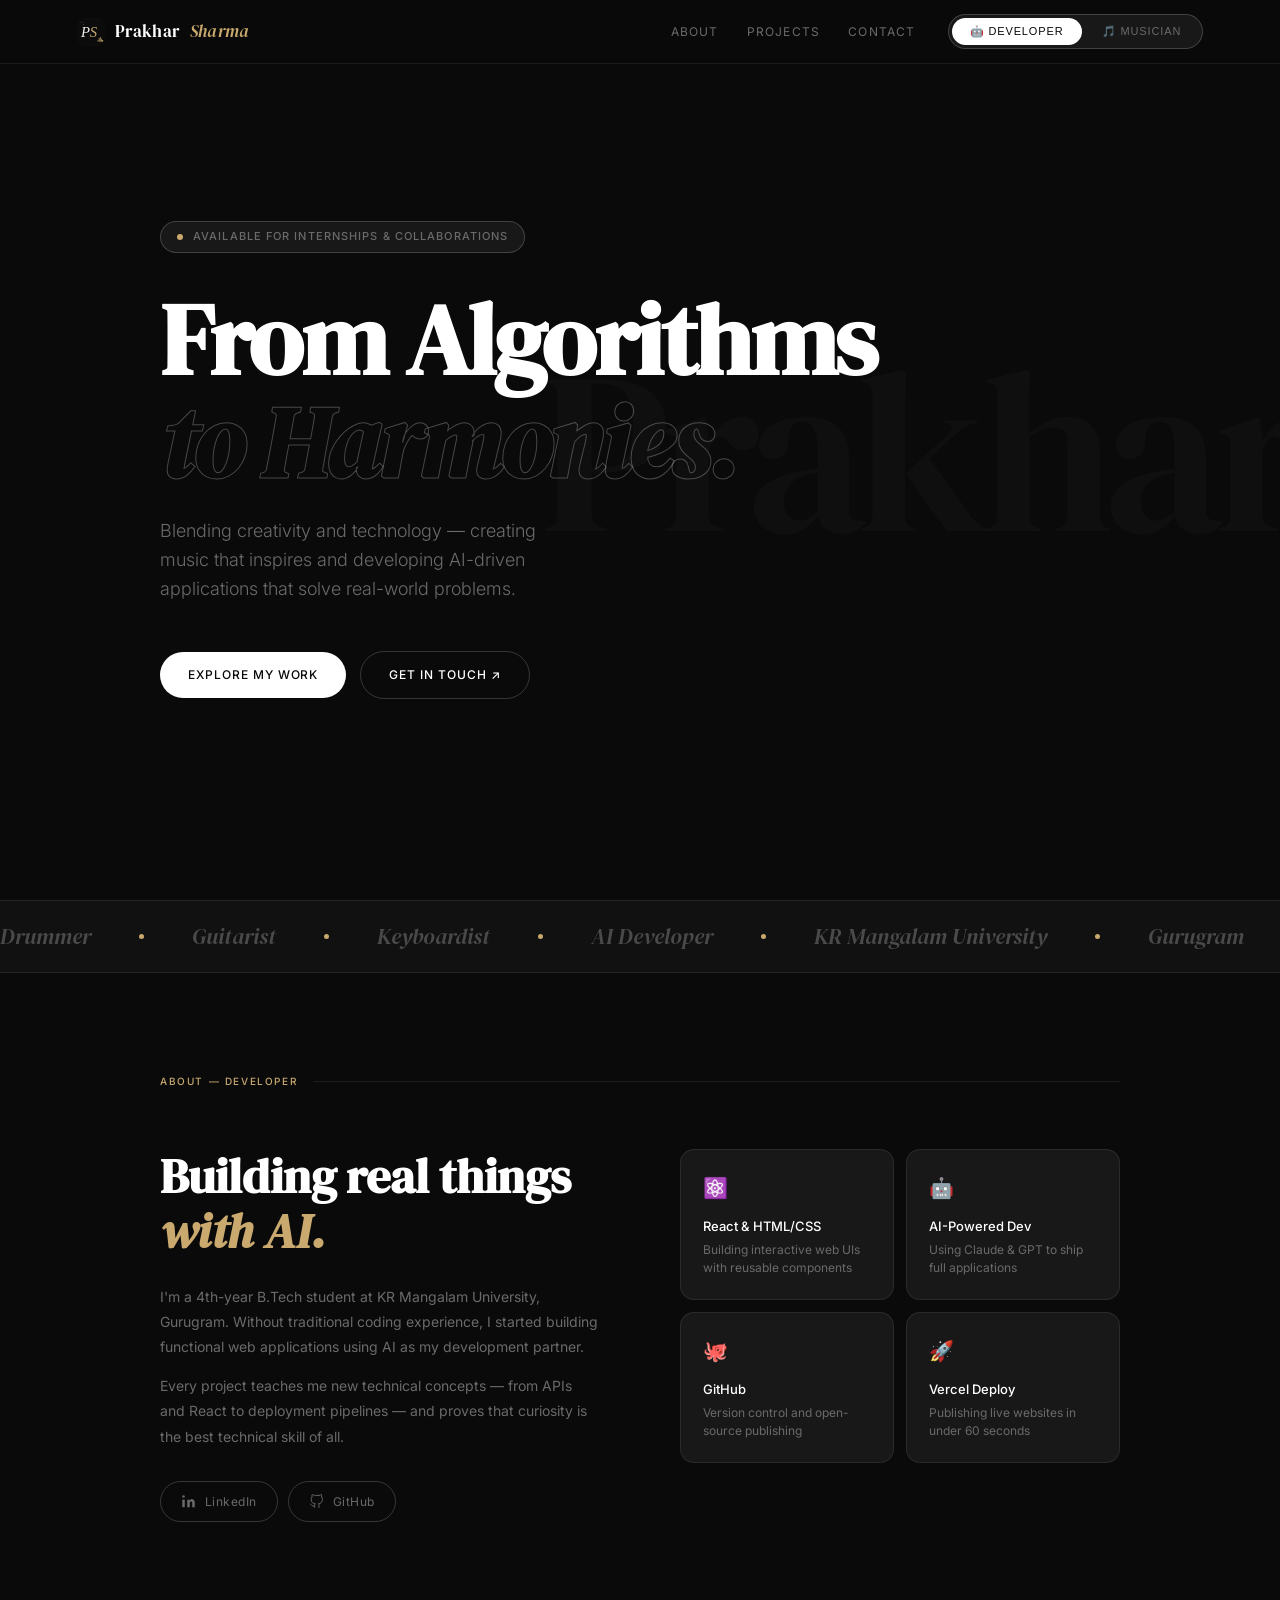
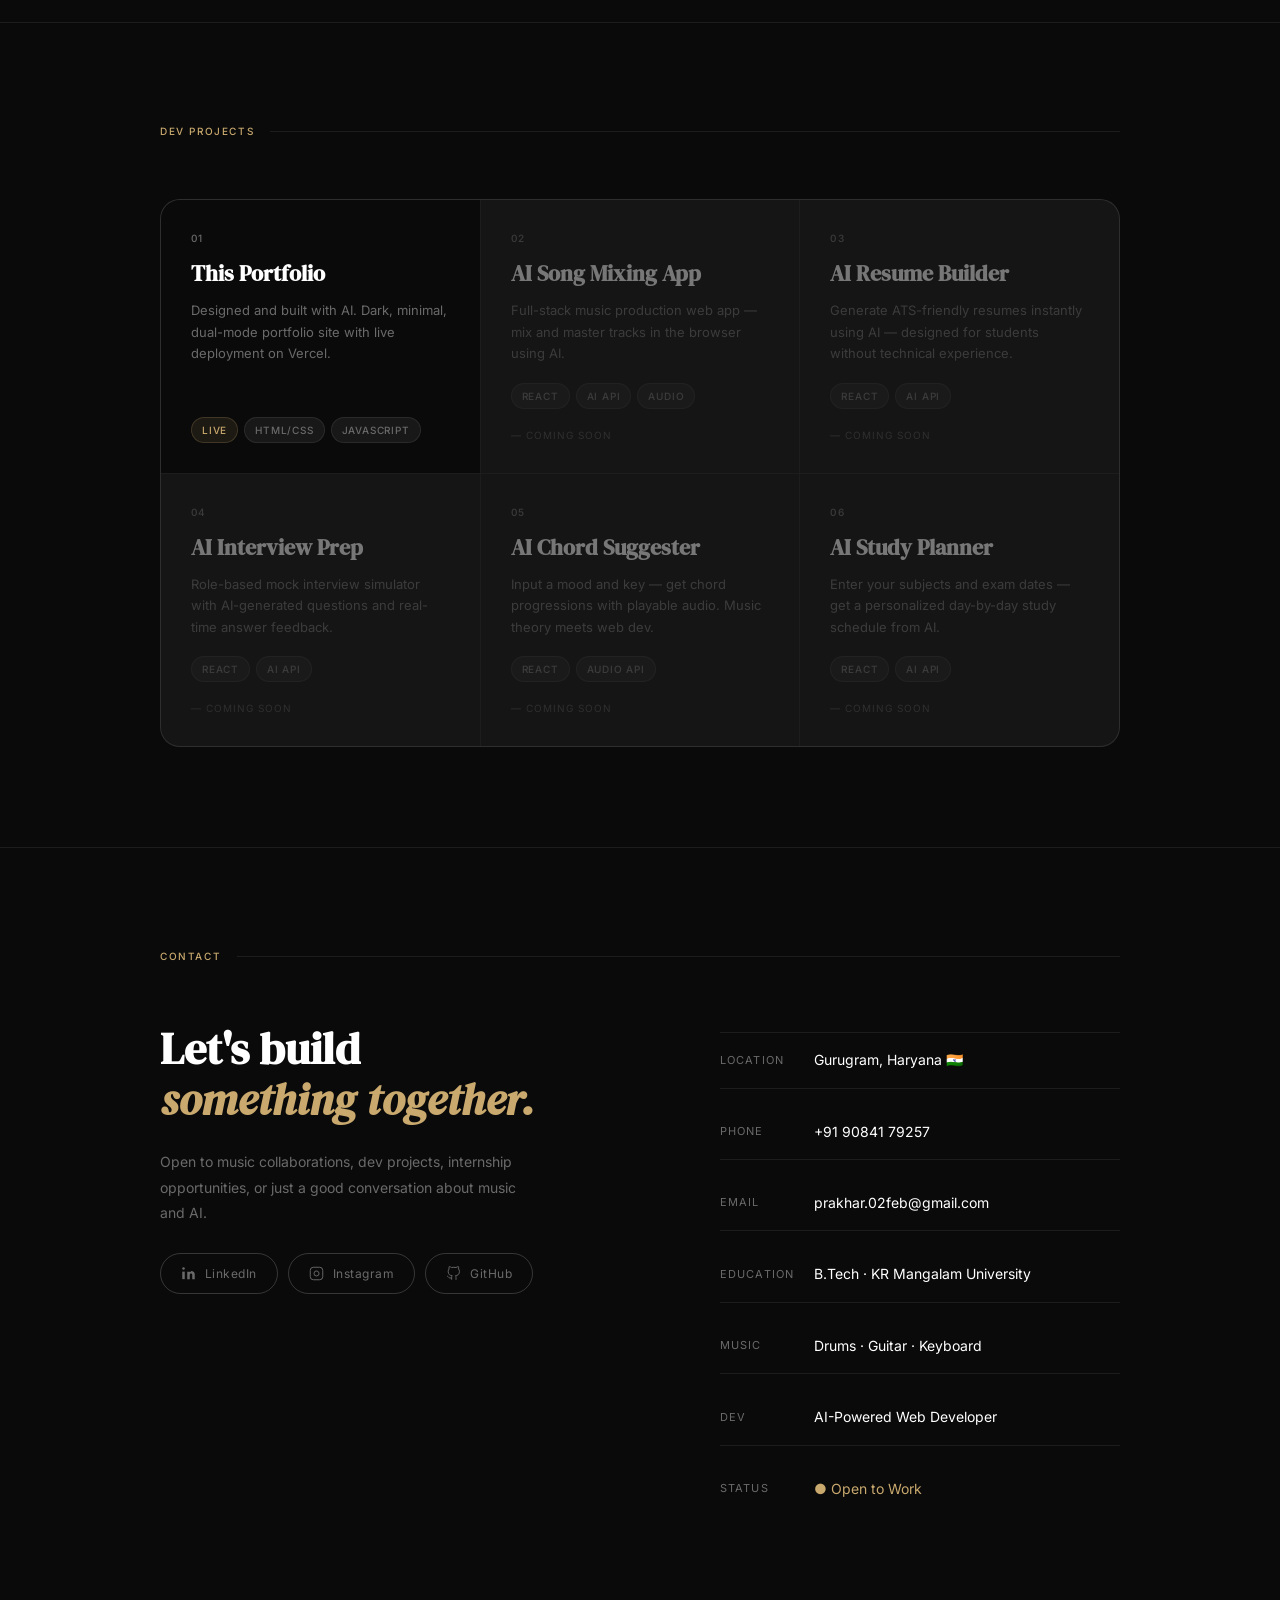
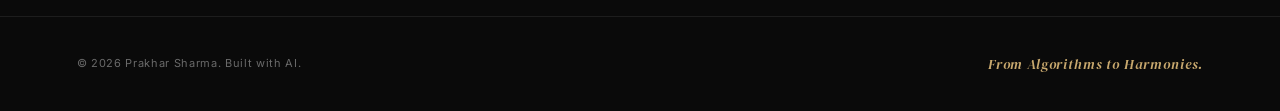
==== commit dcf364af: "Add files via upload" ====
--- a/index.html
+++ b/index.html
@@ -369,6 +369,14 @@
             <span class="meta-val">Gurugram, Haryana 🇮🇳</span>
           </div>
           <div class="meta-row">
+            <span class="meta-label">Phone</span>
+            <span class="meta-val"><a href="tel:+919084179257" style="color:inherit;text-decoration:none">+91 90841 79257</a></span>
+          </div>
+          <div class="meta-row">
+            <span class="meta-label">Email</span>
+            <span class="meta-val"><a href="mailto:prakhar.02feb@gmail.com" style="color:inherit;text-decoration:none">prakhar.02feb@gmail.com</a></span>
+          </div>
+          <div class="meta-row">
             <span class="meta-label">Education</span>
             <span class="meta-val">B.Tech · KR Mangalam University</span>
           </div>
--- a/style.css
+++ b/style.css
@@ -36,6 +36,11 @@
   font-family:'DM Serif Display',serif;
   font-size:17px;color:var(--white);
   text-decoration:none;letter-spacing:0.01em;
+  display:flex;align-items:center;gap:10px;
+}
+.nav-logo-img{
+  width:28px;height:28px;border-radius:8px;
+  display:block;
 }
 .nav-logo span{color:var(--gold);font-style:italic}
 .nav-right{display:flex;align-items:center;gap:32px}
